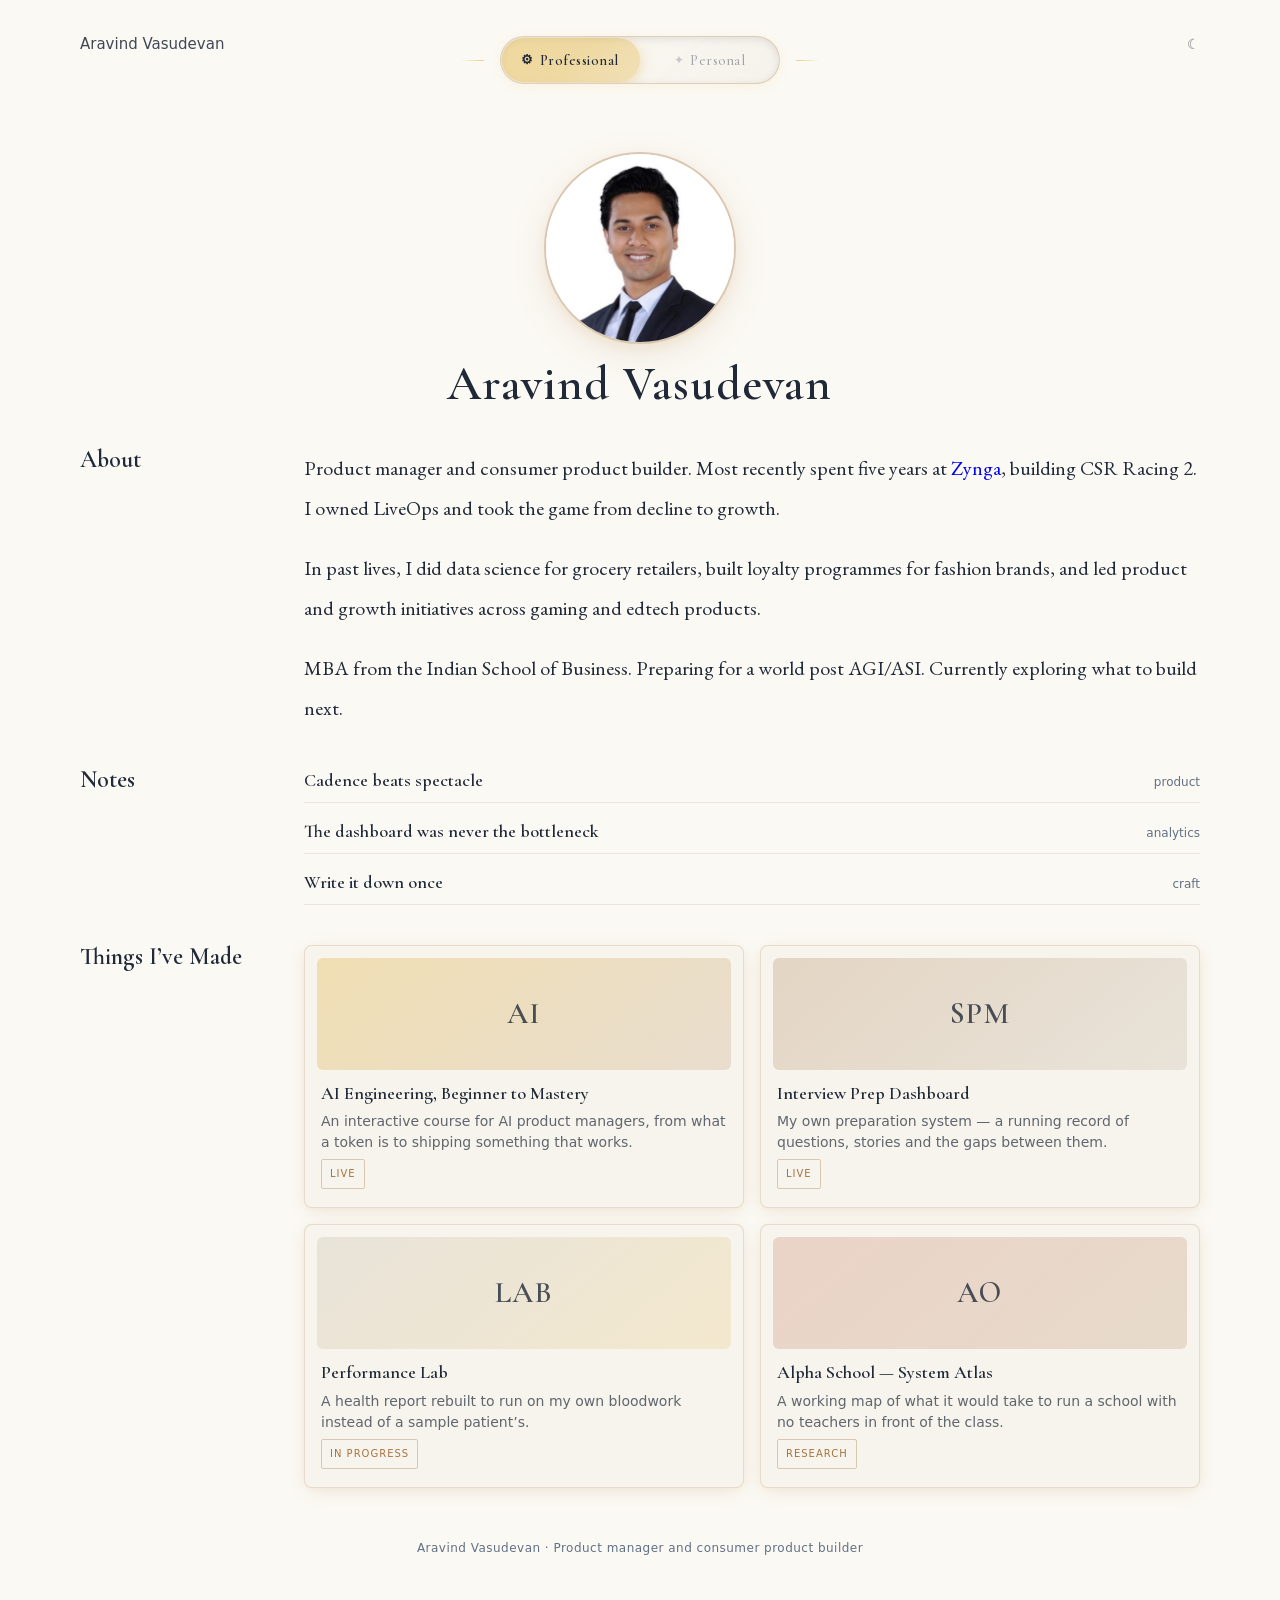
==== index.html @ 26a17615 "Personal avatar: crop the selfie illustration to a circle 520px square at (390,426) of the 1024px so" ====
<!DOCTYPE html>
<html lang="en">
<head>
<meta charset="utf-8">
<meta name="viewport" content="width=device-width, initial-scale=1, viewport-fit=cover">

<title>Aravind Vasudevan</title>
<meta name="description" content="Aravind Vasudevan — product manager and consumer product builder. Five years at Zynga building CSR Racing 2, where he owned LiveOps and took the game from decline to growth.">

<link rel="canonical" href="https://aravindvas.com/">
<meta name="theme-color" content="#fbf9f4" media="(prefers-color-scheme: light)">
<meta name="theme-color" content="#141a22" media="(prefers-color-scheme: dark)">

<meta property="og:type" content="profile">
<meta property="og:site_name" content="Aravind Vasudevan">
<meta property="og:title" content="Aravind Vasudevan">
<meta property="og:description" content="Product manager and consumer product builder. Most recently five years at Zynga, building CSR Racing 2.">
<meta property="og:url" content="https://aravindvas.com/">
<meta property="og:image" content="https://aravindvas.com/og.png">
<meta property="og:image:width" content="1200">
<meta property="og:image:height" content="630">
<meta name="twitter:card" content="summary_large_image">
<meta name="twitter:title" content="Aravind Vasudevan">
<meta name="twitter:description" content="Product manager and consumer product builder. Most recently five years at Zynga, building CSR Racing 2.">
<meta name="twitter:image" content="https://aravindvas.com/og.png">

<link rel="icon" href="/favicon.svg?v=7" type="image/svg+xml">

<script>
/* Resolve the view and theme before first paint. */
(function () {
  var r = document.documentElement;
  try {
    var v = new URLSearchParams(location.search).get("view");
    r.dataset.mode = (v === "personal") ? "personal" : "professional";
  } catch (e) { r.dataset.mode = "professional"; }
  try {
    var t = localStorage.getItem("av-theme");
    if (t !== "light" && t !== "dark") {
      t = (window.matchMedia && matchMedia("(prefers-color-scheme: dark)").matches) ? "dark" : "light";
    }
    r.dataset.theme = t;
  } catch (e) { r.dataset.theme = "light"; }
})();
</script>

<link rel="preload" as="font" type="font/woff2" href="/fonts/eb-garamond-normal.woff2?v=7" crossorigin>
<link rel="preload" as="font" type="font/woff2" href="/fonts/cormorant-garamond-normal.woff2?v=7" crossorigin>
<link rel="preload" as="image" href="/profile-384.jpg?v=7" fetchpriority="high">
<link rel="stylesheet" href="/fonts.css?v=7">
<link rel="stylesheet" href="/styles.css?v=7">
</head>

<body>
<a class="skip-link" href="#main">Skip to content</a>

<main class="shell" id="main">

  <!-- ================= HEADER ================= -->
  <header class="masthead">
    <nav class="nav" aria-label="Site header">

      <div class="nav__side nav__side--left">
        <a href="/" class="nav__home">Aravind Vasudevan</a>
      </div>

      <div class="nav__mid">
        <div class="mode-toggle" role="group" aria-label="Toggle between professional and personal mode">
          <span class="ornament" aria-hidden="true"></span>
          <div class="toggle-track">
            <span class="toggle-indicator" id="toggleIndicator" aria-hidden="true"></span>
            <button class="toggle-option" type="button" data-target="professional" aria-pressed="true">
              <span class="option-icon" aria-hidden="true">&#9881;</span>
              <span class="option-label">Professional</span>
            </button>
            <button class="toggle-option" type="button" data-target="personal" aria-pressed="false">
              <span class="option-icon" aria-hidden="true">&#10022;</span>
              <span class="option-label">Personal</span>
            </button>
          </div>
          <span class="ornament" aria-hidden="true"></span>
        </div>
      </div>

      <div class="nav__side nav__side--right">
        <button class="theme-btn" id="themeBtn" type="button" aria-label="Switch to dark mode">
          <span class="theme-btn__icon theme-btn__icon--moon" aria-hidden="true">&#9790;</span>
          <span class="theme-btn__icon theme-btn__icon--sun" aria-hidden="true">&#9788;</span>
        </button>
      </div>

    </nav>
  </header>

  <div class="stack">

    <!-- ---------- identity ----------
         Professional shows the photograph; Personal keeps the monogram.
         Both are in the DOM and the same data-mode gate hides one. -->
    <section class="identity">

      <div class="avatar" data-mode="professional">
        <button class="flip" type="button" aria-label="Aravind Vasudevan">
          <span class="flip__face flip__face--front">
            <img class="flip__photo" src="/profile-384.jpg?v=7" width="384" height="384"
                 alt="Aravind Vasudevan" decoding="async" fetchpriority="high">
          </span>
          <span class="flip__face flip__face--back">
            <img class="flip__photo" src="/profile-96.jpg?v=7" width="96" height="96"
                 alt="" aria-hidden="true" loading="lazy" decoding="async">
          </span>
        </button>
      </div>

      <div class="avatar" data-mode="personal">
        <button class="flip" type="button" aria-label="A selfie of Aravind">
          <span class="flip__face flip__face--front">
            <img class="flip__photo" src="/personal-384.jpg?v=7" width="384" height="384"
                 alt="A selfie of Aravind outside the Victoria Palace Theatre"
                 decoding="async" fetchpriority="high">
          </span>
          <span class="flip__face flip__face--back">
            <img class="flip__photo" src="/personal-96.jpg?v=7" width="96" height="96"
                 alt="" aria-hidden="true" loading="lazy" decoding="async">
          </span>
        </button>
      </div>

      <h1 class="name" data-mode="professional">Aravind Vasudevan</h1>
      <h1 class="name" data-mode="personal">Aravind &rsquo;Vasu&rsquo;</h1>
    </section>

    <!-- ---------- about: professional ---------- -->
    <section class="row" data-mode="professional">
      <div class="row__label"><h2>About</h2></div>
      <div class="row__body prose prose--lead">
        <p>Product manager and consumer product builder. Most recently spent five years at
        <a class="illuminated-link" href="https://www.zynga.com" rel="noopener">Zynga</a>, building
        CSR&nbsp;Racing&nbsp;2. I owned LiveOps and took the game from decline to growth.</p>

        <p>In past lives, I did data science for grocery retailers, built loyalty programmes for fashion
        brands, and led product and growth initiatives across gaming and edtech products.</p>

        <p>MBA from the Indian School of Business. Preparing for a world post AGI/ASI. Currently exploring
        what to build next.</p>
      </div>
    </section>

    <!-- ---------- about: personal ---------- -->
    <section class="row" data-mode="personal">
      <div class="row__label"><h2>About</h2></div>
      <div class="row__body prose prose--lead">
        <p>Curious, Social, Chasing Impact. Husband; Dad to a 2.5 year old.</p>

        <p>Bangalore Boy. Speak 5 languages, learning my 6th.</p>

        <p>I like playing football, designing social experiences &mdash; design and host quizzes, emcee weddings
        and the like &mdash; and building the education that I want my kid to have.</p>

        <p>Currently spending more time enjoying being a dad, while finding interesting things to learn, build,
        and explore.</p>
      </div>
    </section>

    <!-- ---------- posts: professional ---------- -->
    <section class="row" data-mode="professional">
      <div class="row__label"><h2>Notes</h2></div>
      <div class="row__body">
        <ul class="posts">
          <li><a class="post" href="#notes-cadence">
            <span class="post__title">Cadence beats spectacle</span>
            <span class="post__note">product</span>
          </a></li>
          <li><a class="post" href="#notes-dashboard">
            <span class="post__title">The dashboard was never the bottleneck</span>
            <span class="post__note">analytics</span>
          </a></li>
          <li><a class="post" href="#notes-write-once">
            <span class="post__title">Write it down once</span>
            <span class="post__note">craft</span>
          </a></li>
        </ul>
      </div>
    </section>

    <!-- ---------- posts: personal ---------- -->
    <section class="row" data-mode="personal">
      <div class="row__label"><h2>Notes</h2></div>
      <div class="row__body">
        <ul class="posts">
          <li><a class="post" href="#notes-quizzes">
            <span class="post__title">Designing a quiz that a room actually wants to play</span>
            <span class="post__note">quizzes</span>
          </a></li>
          <li><a class="post" href="#notes-weddings">
            <span class="post__title">Emceeing a wedding as a product problem</span>
            <span class="post__note">weddings</span>
          </a></li>
          <li><a class="post" href="#notes-education">
            <span class="post__title">Building the education I want for my kid</span>
            <span class="post__note">parenting</span>
          </a></li>
        </ul>
      </div>
    </section>

    <!-- ---------- made: professional ---------- -->
    <section class="row row--cards" data-mode="professional">
      <div class="row__label"><h2>Things I&rsquo;ve Made</h2></div>
      <div class="row__body">
        <div class="cards">

          <a class="card" href="https://xueai.app" rel="noopener">
            <span class="card__art card__art--a"><span class="card__glyph">AI</span></span>
            <span class="card__body">
              <span class="card__title">AI Engineering, Beginner to Mastery</span>
              <span class="card__desc">An interactive course for AI product managers, from what a token is to shipping something that works.</span>
              <span class="card__tag">Live</span>
            </span>
          </a>

          <a class="card" href="https://prep.aravindvas.com" rel="noopener">
            <span class="card__art card__art--b"><span class="card__glyph">SPM</span></span>
            <span class="card__body">
              <span class="card__title">Interview Prep Dashboard</span>
              <span class="card__desc">My own preparation system &mdash; a running record of questions, stories and the gaps between them.</span>
              <span class="card__tag">Live</span>
            </span>
          </a>

          <div class="card card--static">
            <span class="card__art card__art--c"><span class="card__glyph">LAB</span></span>
            <span class="card__body">
              <span class="card__title">Performance Lab</span>
              <span class="card__desc">A health report rebuilt to run on my own bloodwork instead of a sample patient&rsquo;s.</span>
              <span class="card__tag">In progress</span>
            </span>
          </div>

          <div class="card card--static">
            <span class="card__art card__art--d"><span class="card__glyph">AO</span></span>
            <span class="card__body">
              <span class="card__title">Alpha School &mdash; System Atlas</span>
              <span class="card__desc">A working map of what it would take to run a school with no teachers in front of the class.</span>
              <span class="card__tag">Research</span>
            </span>
          </div>

        </div>
      </div>
    </section>

    <!-- ---------- elsewhere: personal ---------- -->
    <section class="row" data-mode="personal">
      <div class="row__label"><h2>Elsewhere</h2></div>
      <div class="row__body">
        <ul class="links">
          <li><a class="illuminated-link" href="https://www.linkedin.com/in/aravind-v" rel="noopener">LinkedIn</a></li>
          <li><a class="illuminated-link" href="https://github.com/aravind-vas" rel="noopener">GitHub</a></li>
          <li><a class="illuminated-link" href="mailto:arvndv@gmail.com">Email</a></li>
        </ul>
      </div>
    </section>

  </div>

  <footer class="foot">
    <p data-mode="professional">Aravind Vasudevan &middot; Product manager and consumer product builder</p>
    <p data-mode="personal">Aravind &rsquo;Vasu&rsquo; &middot; Curious, Social, Chasing Impact</p>
  </footer>

</main>

<script src="/script.js?v=7" defer></script>
</body>
</html>
---- fonts.css ----
/* Self-hosted webfonts: Cormorant Garamond + EB Garamond.
   Served from this origin so the page never waits on Google. */

@font-face {
  font-family: 'Cormorant Garamond';
  font-style: italic;
  font-weight: 400;
  font-display: swap;
  src: url('fonts/cormorant-garamond-italic.woff2') format('woff2');
  unicode-range: U+0000-00FF, U+0131, U+0152-0153, U+02BB-02BC, U+02C6, U+02DA, U+02DC, U+0304, U+0308, U+0329, U+2000-206F, U+20AC, U+2122, U+2191, U+2193, U+2212, U+2215, U+FEFF, U+FFFD;
}

@font-face {
  font-family: 'Cormorant Garamond';
  font-style: normal;
  font-weight: 400 700;
  font-display: swap;
  src: url('fonts/cormorant-garamond-normal.woff2') format('woff2');
  unicode-range: U+0000-00FF, U+0131, U+0152-0153, U+02BB-02BC, U+02C6, U+02DA, U+02DC, U+0304, U+0308, U+0329, U+2000-206F, U+20AC, U+2122, U+2191, U+2193, U+2212, U+2215, U+FEFF, U+FFFD;
}

@font-face {
  font-family: 'EB Garamond';
  font-style: italic;
  font-weight: 400;
  font-display: swap;
  src: url('fonts/eb-garamond-italic.woff2') format('woff2');
  unicode-range: U+0000-00FF, U+0131, U+0152-0153, U+02BB-02BC, U+02C6, U+02DA, U+02DC, U+0304, U+0308, U+0329, U+2000-206F, U+20AC, U+2122, U+2191, U+2193, U+2212, U+2215, U+FEFF, U+FFFD;
}

@font-face {
  font-family: 'EB Garamond';
  font-style: normal;
  font-weight: 400 700;
  font-display: swap;
  src: url('fonts/eb-garamond-normal.woff2') format('woff2');
  unicode-range: U+0000-00FF, U+0131, U+0152-0153, U+02BB-02BC, U+02C6, U+02DA, U+02DC, U+0304, U+0308, U+0329, U+2000-206F, U+20AC, U+2122, U+2191, U+2193, U+2212, U+2215, U+FEFF, U+FFFD;
}
---- styles.css ----
/* ==========================================================
   Aravind Vasudevan — aravindvas.com

   Geometry, type scale and colour tokens measured directly from
   thariq.io's rendered computed styles at a 1280px viewport.
   Values here are the ones he actually ships, not guesses.
   ========================================================== */

:root {
  /* measured from thariq.io :root */
  --background: 42 45% 97%;
  --foreground: 215 28% 17%;
  --card: 40 40% 95%;
  --muted: 40 25% 88%;
  --muted-foreground: 215 15% 45%;
  --border: 40 20% 82%;
  --accent: 43 74% 52%;
  --gold: 43 74% 52%;
  --bronze: 30 45% 45%;
  --burnt-sienna: 15 60% 45%;

  /* measured geometry */
  --shell-max: 75rem;   /* 1200px */
  --nav-track: 280px;
  --nav-track-h: 48px;
  --nav-btn: 139px;
  --gap-section: 40px;  /* gap-y-10 */
  --label-w: 20%;       /* md:w-1/5 */

  --shadow-warm: 0 4px 20px -4px hsl(var(--bronze) / .18), 0 2px 8px -2px hsl(var(--gold) / .1);
  --shadow-warm-lg: 0 10px 40px -8px hsl(var(--bronze) / .22), 0 4px 16px -4px hsl(var(--gold) / .14);
  --ease-spring: cubic-bezier(.68, -.55, .265, 1.55);
}

:root[data-theme="dark"] {
  --background: 215 35% 12%;
  --foreground: 42 45% 95%;
  --card: 215 30% 15%;
  --muted: 215 20% 25%;
  --muted-foreground: 42 20% 65%;
  --border: 215 20% 25%;
  --accent: 43 65% 48%;
  --gold: 43 65% 48%;
  --bronze: 30 40% 38%;
  --burnt-sienna: 15 50% 40%;
}

* { box-sizing: border-box; }

html { scroll-behavior: smooth; -webkit-text-size-adjust: 100%; }

/* thariq.io keeps the UI in the system sans and reserves the serif
   for headings and the flip card. Same split here. */
body {
  margin: 0;
  background: hsl(var(--background));
  color: hsl(var(--foreground));
  font-family: ui-sans-serif, system-ui, -apple-system, "Segoe UI", sans-serif;
  font-size: 16px;
  line-height: 24px;
  -webkit-font-smoothing: antialiased;
  transition: background-color .4s ease, color .4s ease;
}

::selection { background: hsl(var(--gold) / .28); color: hsl(var(--foreground)); }

/* Content is gated on the document's data-mode. The toggle buttons use
   data-target, not data-mode, so they can never hide themselves. */
[data-mode="professional"] .stack [data-mode="personal"],
[data-mode="professional"] .foot [data-mode="personal"],
[data-mode="personal"] .stack [data-mode="professional"],
[data-mode="personal"] .foot [data-mode="professional"] { display: none; }

/* The identity block holds both avatars, so it is gated directly.
   display:none also stops the hidden photo being fetched. */
[data-mode="professional"] .identity > [data-mode="personal"],
[data-mode="personal"] .identity > [data-mode="professional"] { display: none; }

.skip-link {
  position: absolute; left: -9999px; top: 0; z-index: 40;
  background: hsl(var(--card)); color: hsl(var(--foreground));
  padding: 10px 16px; border: 1px solid hsl(var(--border)); border-radius: 4px;
}
.skip-link:focus { left: 16px; top: 16px; }

/* the gold rule that wipes in on hover */
.illuminated-link {
  position: relative;
  text-decoration: none;
  background: linear-gradient(to right, hsl(var(--gold)), hsl(var(--gold))) no-repeat;
  background-size: 0% 2px;
  background-position: left bottom;
  transition: background-size .3s ease, color .3s ease;
}
.illuminated-link:hover, .illuminated-link:focus-visible {
  background-size: 100% 2px;
  color: hsl(var(--gold));
}
.illuminated-link:focus-visible { outline: 2px solid hsl(var(--gold)); outline-offset: 3px; border-radius: 2px; }

/* ---------- Shell (thariq: max-w-[75rem] flex flex-col items-center px-6) ---------- */

.shell {
  display: flex;
  flex-direction: column;
  align-items: center;
  width: 100%;
  max-width: var(--shell-max);
  min-height: 100svh;
  margin: 0 auto;
  padding: 28px 40px 40px;
}

.stack {
  display: flex;
  flex-direction: column;
  gap: var(--gap-section);
  width: 100%;
}

/* ---------- Masthead (thariq: flex items-center justify-between) ---------- */

.masthead { width: 100%; padding-bottom: 12px; margin-bottom: 48px; }

.nav {
  position: relative;
  display: flex;
  align-items: center;
  justify-content: space-between;
  width: 100%;
}

.nav__side { z-index: 10; display: flex; flex: 1; align-items: center; min-width: 0; }
.nav__side--left { justify-content: flex-start; padding-bottom: 32px; }
.nav__side--right { justify-content: flex-end; gap: 32px; padding-bottom: 32px; }

.nav__home {
  font-size: 15px;
  font-weight: 500;
  color: hsl(var(--foreground) / .85);
  text-decoration: none;
  white-space: nowrap;
  transition: color .25s ease;
}
.nav__home:hover { color: hsl(var(--gold)); }

.nav__mid { z-index: 0; display: flex; width: 100%; justify-content: center; }

/* ---------- Mode toggle (thariq: 280x48 track, 139px buttons) ---------- */

.mode-toggle { display: flex; align-items: center; gap: 16px; }

.ornament {
  display: block;
  width: 24px; height: 1px;
  background: linear-gradient(to right, transparent, hsl(var(--gold) / .55));
  flex: 0 0 auto;
}
.ornament:last-child { background: linear-gradient(to left, transparent, hsl(var(--gold) / .55)); }

.toggle-track {
  position: relative;
  width: var(--nav-track);
  height: var(--nav-track-h);
  flex: 0 0 auto;
  background: linear-gradient(135deg, hsl(var(--background)), hsl(var(--muted) / .3));
  border: 1px solid hsl(var(--bronze) / .3);
  border-radius: 32px;
  overflow: hidden;
  box-shadow: inset 0 2px 8px #0000001a, 0 2px 12px hsl(var(--gold) / .1);
}
:root[data-theme="dark"] .toggle-track {
  background: linear-gradient(135deg, hsl(var(--background)), hsl(var(--muted) / .2));
  border-color: hsl(var(--gold) / .2);
}

.toggle-indicator {
  position: absolute;
  top: 1px; left: 1px;
  width: calc(50% - 1px);
  height: calc(100% - 2px);
  background: linear-gradient(135deg, hsl(var(--gold) / .5), hsl(var(--gold) / .3));
  border-radius: 32px;
  box-shadow: 0 4px 16px hsl(var(--gold) / .25), 0 2px 8px hsl(var(--gold) / .12);
  transition: transform .6s var(--ease-spring), background .4s ease, box-shadow .4s ease;
  pointer-events: none;
}
.toggle-indicator::before {
  content: ""; position: absolute; inset: 0; border-radius: inherit;
  background: linear-gradient(135deg, #ffffff4d, #fff0, #ffffff0d);
  opacity: .5;
}
[data-mode="personal"] .toggle-indicator {
  transform: translateX(100%);
  background: linear-gradient(135deg, hsl(var(--burnt-sienna) / .5), hsl(var(--burnt-sienna) / .3));
  box-shadow: 0 4px 16px hsl(var(--burnt-sienna) / .25), 0 2px 8px hsl(var(--burnt-sienna) / .15);
}

.toggle-option {
  position: absolute;
  top: 0; height: 100%;
  width: var(--nav-btn);
  display: flex;
  align-items: center;
  justify-content: center;
  gap: 6px;
  background: none; border: none; cursor: pointer;
  font-family: "Cormorant Garamond Variable", "Cormorant Garamond", Georgia, serif;
  font-size: 14px;
  font-weight: 500;
  letter-spacing: .5px;
  color: hsl(var(--foreground) / .4);
  transition: color .3s ease, font-weight .3s ease;
  -webkit-tap-highlight-color: transparent;
}
.toggle-option:nth-of-type(1) { left: 0; }
.toggle-option:nth-of-type(2) { left: var(--nav-btn); }
.toggle-option:hover { color: hsl(var(--foreground) / .7); }
.toggle-option[aria-pressed="true"] { color: hsl(var(--foreground)); font-weight: 600; }
.toggle-option[aria-pressed="true"] .option-icon { opacity: 1; transform: scale(1.1); }
.toggle-option:focus-visible { outline: 2px solid hsl(var(--gold)); outline-offset: -4px; border-radius: 32px; }
.option-icon { opacity: .55; transition: opacity .3s ease, transform .3s ease; font-size: 12px; }

/* ---------- Theme button ---------- */

.theme-btn {
  display: grid; place-items: center;
  width: 32px; height: 32px; padding: 0;
  border: none; background: transparent;
  color: hsl(var(--foreground) / .6);
  cursor: pointer;
  transition: color .25s ease, transform .3s ease;
}
.theme-btn:hover { color: hsl(var(--gold)); transform: rotate(15deg); }
.theme-btn:focus-visible { outline: 2px solid hsl(var(--gold)); outline-offset: 3px; border-radius: 50%; }
.theme-btn__icon { grid-area: 1 / 1; font-size: 14px; line-height: 1; transition: opacity .3s ease; }
.theme-btn__icon--sun { display: none; }
[data-theme="dark"] .theme-btn__icon--sun { display: block; }
[data-theme="dark"] .theme-btn__icon--moon { display: none; }

/* ---------- Identity (thariq: flex flex-col items-center gap-y-4) ---------- */

.identity {
  display: flex;
  flex-direction: column;
  align-items: center;
  gap: 16px;
}

/* The wrapper must not stretch the square button inside it, or the
   circle ends up very slightly oval. */
.avatar {
  display: flex;
  align-items: center;
  justify-content: center;
  flex: 0 0 auto;
  line-height: 0;
}

.flip {
  position: relative;
  width: 192px; height: 192px;
  flex: 0 0 auto;   /* never stretch inside the flex column */
  padding: 0;
  background: none; border: none; cursor: pointer;
  perspective: 1000px;
  transform-style: preserve-3d;
  transition: transform .8s var(--ease-spring);
}
.flip:hover, .flip:focus-visible { transform: rotateY(180deg); }
.flip:focus-visible { outline: 2px solid hsl(var(--gold)); outline-offset: 6px; border-radius: 50%; }
.flip__face {
  position: absolute; inset: 0;
  display: flex; align-items: center; justify-content: center;
  border-radius: 50%;
  backface-visibility: hidden;
  box-shadow: var(--shadow-warm-lg);
  border: 2px solid hsl(var(--bronze) / .25);
}
.flip__face--front { background: linear-gradient(145deg, hsl(var(--card)), hsl(var(--muted))); color: hsl(var(--foreground)); }
.flip__face--back { transform: rotateY(180deg); background: linear-gradient(145deg, hsl(var(--gold) / .22), hsl(var(--bronze) / .18)); color: hsl(var(--gold)); }

/* The photograph fills its face exactly and is clipped by the face's
   own border-radius, so no separate crop is needed in CSS. */
.flip__photo {
  width: 100%;
  height: 100%;
  object-fit: cover;
  display: block;
}
.flip__face:has(.flip__photo) {
  background: hsl(var(--card));
  border-color: hsl(var(--bronze) / .35);
  overflow: hidden;
}
.monogram { font-family: "Cormorant Garamond Variable", "Cormorant Garamond", Georgia, serif; font-size: 60px; font-weight: 600; letter-spacing: 1.2px; }
.sigil { font-size: 52px; line-height: 1; }

/* thariq h1: 48px / 600 / ls 1.2px / lh 48px */
.name {
  margin: 0;
  font-family: "Cormorant Garamond Variable", "Cormorant Garamond", Georgia, serif;
  font-size: 48px;
  font-weight: 600;
  letter-spacing: 1.2px;
  line-height: 48px;
  color: hsl(var(--foreground));
  text-align: center;
}

/* ---------- Rows (thariq: flex flex-col gap-y-5 md:flex-row; label md:w-1/5) ---------- */

.row { display: flex; flex-direction: column; gap: 20px; }
.row__label { width: 100%; }
.row__body { width: 100%; min-width: 0; }

@media (min-width: 768px) {
  .row { flex-direction: row; gap: 0; }
  .row__label { width: var(--label-w); flex-shrink: 0; }
  .row__body { width: 80%; }
}

/* thariq h2: 24px / 600, Cormorant */
.row__label h2 {
  margin: 0;
  font-family: "Cormorant Garamond Variable", "Cormorant Garamond", Georgia, serif;
  font-size: 24px;
  font-weight: 600;
  color: hsl(var(--foreground));
}

/* thariq lead p: EB Garamond 20px / lh 40px */
.prose { display: flex; flex-direction: column; gap: 20px; }
.prose p { margin: 0; }
.prose--lead {
  font-family: "EB Garamond Variable", "EB Garamond", Georgia, serif;
  font-size: 20px;
  line-height: 40px;
  color: hsl(var(--foreground));
}

/* ---------- Posts (thariq: ul gap-y-4; li flex items-baseline justify-between gap-4) ---------- */

.posts {
  list-style: none;
  margin: 0; padding: 0;
  display: flex; flex-direction: column;
  gap: 16px;
}

.post {
  display: flex;
  align-items: baseline;
  justify-content: space-between;
  gap: 16px;
  text-decoration: none;
  border-bottom: 1px solid hsl(var(--border) / .55);
  padding-bottom: 8px;
  transition: border-color .3s ease;
}
.post:hover { border-bottom-color: hsl(var(--gold) / .7); }

/* thariq post link: Cormorant 18px */
.post__title {
  font-family: "Cormorant Garamond Variable", "Cormorant Garamond", Georgia, serif;
  font-size: 18px;
  font-weight: 600;
  color: hsl(var(--foreground));
  transition: color .25s ease;
}
.post:hover .post__title { color: hsl(var(--gold)); }
.post__title:focus-visible { outline: 2px solid hsl(var(--gold)); outline-offset: 3px; }
.post__note {
  flex-shrink: 0;
  font-size: 12px;
  color: hsl(var(--muted-foreground));
}

/* ---------- Cards ---------- */

.cards { display: grid; grid-template-columns: 1fr; gap: 16px; }
@media (min-width: 620px) { .cards { grid-template-columns: repeat(2, 1fr); } }

.card {
  display: flex;
  flex-direction: column;
  gap: 12px;
  padding: 12px;
  border: 1px solid hsl(var(--bronze) / .2);
  border-radius: 8px;
  background: hsl(var(--card));
  box-shadow: var(--shadow-warm);
  text-decoration: none;
  transition: transform .3s ease, box-shadow .3s ease, border-color .3s ease;
}
a.card:hover { transform: translateY(-3px); box-shadow: var(--shadow-warm-lg); border-color: hsl(var(--gold) / .45); }
a.card:focus-visible { outline: 2px solid hsl(var(--gold)); outline-offset: 3px; }

.card__art {
  display: grid; place-items: center;
  height: 112px;
  border-radius: 6px;
}
.card__glyph {
  font-family: "Cormorant Garamond Variable", "Cormorant Garamond", Georgia, serif;
  font-size: 30px; font-weight: 600; letter-spacing: 1.2px;
  color: hsl(var(--foreground) / .8);
}
.card__art--a { background: linear-gradient(140deg, hsl(var(--gold) / .3), hsl(var(--bronze) / .18)); }
.card__art--b { background: linear-gradient(140deg, hsl(var(--bronze) / .24), hsl(var(--muted))); }
.card__art--c { background: linear-gradient(140deg, hsl(var(--muted)), hsl(var(--gold) / .16)); }
.card__art--d { background: linear-gradient(140deg, hsl(var(--burnt-sienna) / .2), hsl(var(--bronze) / .2)); }

.card__body { display: flex; flex-direction: column; gap: 6px; padding: 0 4px 6px; }
.card__title {
  font-family: "Cormorant Garamond Variable", "Cormorant Garamond", Georgia, serif;
  font-size: 18px; font-weight: 600; line-height: 1.3;
  color: hsl(var(--foreground));
}
a.card:hover .card__title { color: hsl(var(--gold)); }
.card__desc { font-size: 14px; line-height: 1.5; color: hsl(var(--foreground) / .7); }
.card__tag {
  align-self: flex-start;
  font-size: 10px; letter-spacing: .1em; text-transform: uppercase;
  padding: 2px 8px; border-radius: 2px;
  color: hsl(var(--bronze));
  border: 1px solid hsl(var(--bronze) / .35);
}

/* ---------- Links ---------- */

.links { list-style: none; margin: 0; padding: 0; display: flex; flex-wrap: wrap; gap: 28px; }
.links a { font-size: 15px; }

/* ---------- Footer ---------- */

.foot { margin-top: auto; padding-top: 48px; width: 100%; }
.foot p {
  margin: 0;
  font-size: 12px;
  letter-spacing: .04em;
  color: hsl(var(--muted-foreground));
  text-align: center;
}

/* ---------- Responsive ---------- */

@media (max-width: 640px) {
  .shell { padding: 20px 24px 32px; }
  .stack { gap: 32px; }

  /* thariq keeps the toggle on its own full-width row under 640.
     The track must be sized in flex terms, not by a fixed px width:
     a fixed width plus fixed-width children collapses to nothing
     once the row is narrower than the children. */
  .nav { flex-wrap: wrap; }
  .nav__side { flex: 1 1 50%; padding-bottom: 0; }
  .nav__mid { order: 3; flex: 1 1 100%; width: 100%; margin-top: 12px; }
  .ornament { display: none; }
  .mode-toggle { width: 100%; }
  .toggle-track { width: 100%; height: 48px; }

  /* The track is absolutely-positioned on desktop so the indicator can
     sit under fixed 139px halves. Below 640 the halves are in normal
     flow instead, so the track can size itself to the row. */
  .toggle-track { display: flex; }
  .toggle-option {
    position: static;
    width: auto;
    flex: 1 1 50%;
    min-width: 0;
  }
  .option-label { white-space: nowrap; }
  .toggle-indicator { top: 1px; left: 1px; width: calc(50% - 1px); }

  .name { font-size: 34px; line-height: 40px; letter-spacing: .6px; }
  .flip { width: 140px; height: 140px; }
  .monogram { font-size: 44px; }
  .sigil { font-size: 38px; }
  .prose--lead { font-size: 18px; line-height: 32px; }
  .row { gap: 12px; }
}

/* Very narrow phones: drop the gear/star icons so the two labels
   have room, and keep the track from ever collapsing. */
@media (max-width: 380px) {
  .option-icon { display: none; }
  .toggle-option { font-size: 13px; letter-spacing: .2px; }
}

@media (prefers-reduced-motion: reduce) {
  html { scroll-behavior: auto; }
  *, *::before, *::after { transition-duration: .01ms !important; animation-duration: .01ms !important; }
  .flip:hover, .flip:focus-visible { transform: none; }
}
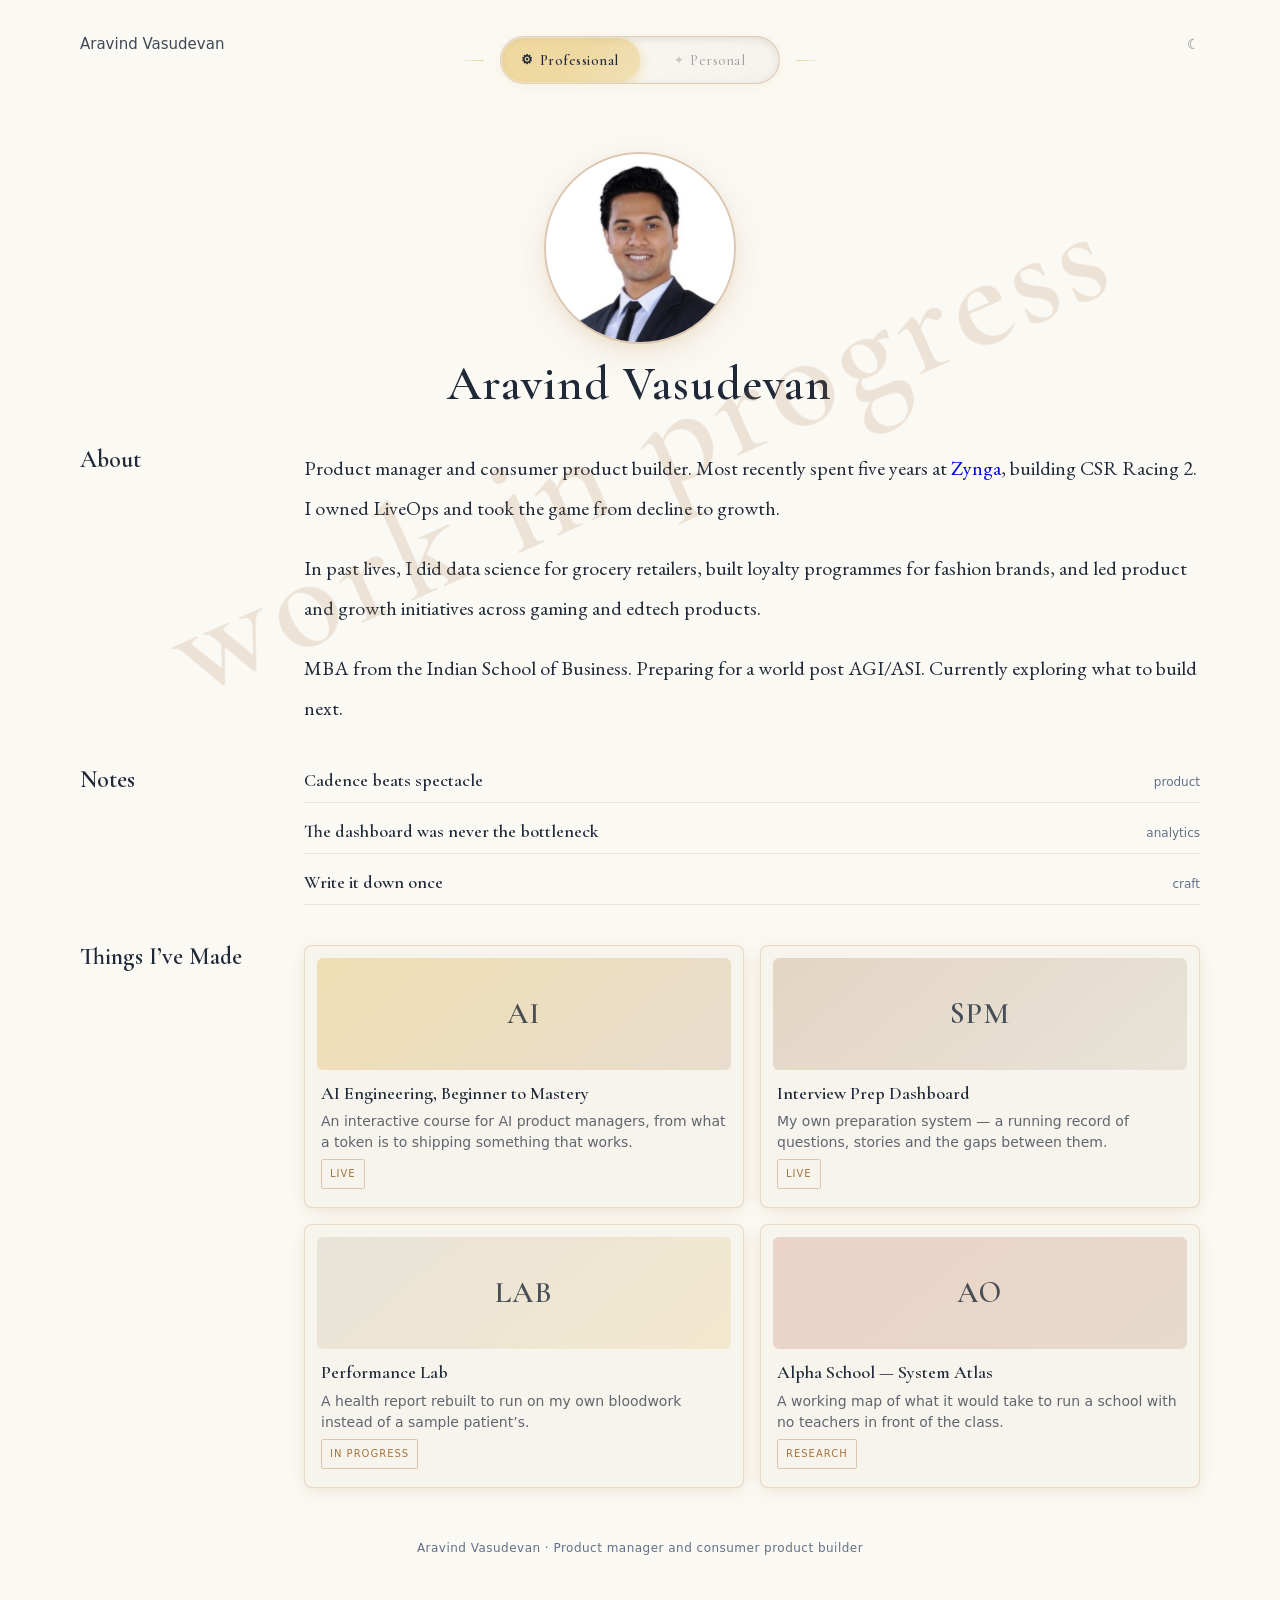
==== commit 8d432eef: "Add temporary WIP stamp A single self-contained block at the end of styles.css, drawn as a ::before " ====
--- a/index.html
+++ b/index.html
@@ -24,7 +24,7 @@
 <meta name="twitter:description" content="Product manager and consumer product builder. Most recently five years at Zynga, building CSR Racing 2.">
 <meta name="twitter:image" content="https://aravindvas.com/og.png">
 
-<link rel="icon" href="/favicon.svg?v=7" type="image/svg+xml">
+<link rel="icon" href="/favicon.svg?v=10" type="image/svg+xml">
 
 <script>
 /* Resolve the view and theme before first paint. */
@@ -44,11 +44,11 @@
 })();
 </script>
 
-<link rel="preload" as="font" type="font/woff2" href="/fonts/eb-garamond-normal.woff2?v=7" crossorigin>
-<link rel="preload" as="font" type="font/woff2" href="/fonts/cormorant-garamond-normal.woff2?v=7" crossorigin>
-<link rel="preload" as="image" href="/profile-384.jpg?v=7" fetchpriority="high">
-<link rel="stylesheet" href="/fonts.css?v=7">
-<link rel="stylesheet" href="/styles.css?v=7">
+<link rel="preload" as="font" type="font/woff2" href="/fonts/eb-garamond-normal.woff2?v=10" crossorigin>
+<link rel="preload" as="font" type="font/woff2" href="/fonts/cormorant-garamond-normal.woff2?v=10" crossorigin>
+<link rel="preload" as="image" href="/profile-384.jpg?v=10" fetchpriority="high">
+<link rel="stylesheet" href="/fonts.css?v=10">
+<link rel="stylesheet" href="/styles.css?v=10">
 </head>
 
 <body>
@@ -100,28 +100,31 @@
     <section class="identity">
 
       <div class="avatar" data-mode="professional">
-        <button class="flip" type="button" aria-label="Aravind Vasudevan">
+        <button class="flip" type="button" aria-label="Aravind Vasudevan" aria-pressed="false">
           <span class="flip__face flip__face--front">
-            <img class="flip__photo" src="/profile-384.jpg?v=7" width="384" height="384"
+            <img class="flip__photo" src="/profile-384.jpg?v=10" width="384" height="384"
                  alt="Aravind Vasudevan" decoding="async" fetchpriority="high">
           </span>
-          <span class="flip__face flip__face--back">
-            <img class="flip__photo" src="/profile-96.jpg?v=7" width="96" height="96"
-                 alt="" aria-hidden="true" loading="lazy" decoding="async">
+          <!-- Coin flip: the back is the same photograph, mirrored. Reusing
+               the file keeps it byte-identical to the front, and the
+               mirror is done in CSS rather than baked into a second file. -->
+          <span class="flip__face flip__face--back" aria-hidden="true">
+            <img class="flip__photo flip__photo--mirror" src="/profile-384.jpg?v=10" width="384" height="384"
+                 alt="" decoding="async">
           </span>
         </button>
       </div>
 
       <div class="avatar" data-mode="personal">
-        <button class="flip" type="button" aria-label="A selfie of Aravind">
+        <button class="flip" type="button" aria-label="A selfie of Aravind" aria-pressed="false">
           <span class="flip__face flip__face--front">
-            <img class="flip__photo" src="/personal-384.jpg?v=7" width="384" height="384"
+            <img class="flip__photo" src="/personal-384.jpg?v=10" width="384" height="384"
                  alt="A selfie of Aravind outside the Victoria Palace Theatre"
                  decoding="async" fetchpriority="high">
           </span>
-          <span class="flip__face flip__face--back">
-            <img class="flip__photo" src="/personal-96.jpg?v=7" width="96" height="96"
-                 alt="" aria-hidden="true" loading="lazy" decoding="async">
+          <span class="flip__face flip__face--back" aria-hidden="true">
+            <img class="flip__photo flip__photo--mirror" src="/personal-384.jpg?v=10" width="384" height="384"
+                 alt="" decoding="async">
           </span>
         </button>
       </div>
@@ -271,6 +274,6 @@
 
 </main>
 
-<script src="/script.js?v=7" defer></script>
+<script src="/script.js?v=10" defer></script>
 </body>
 </html>
--- a/styles.css
+++ b/styles.css
@@ -267,7 +267,9 @@
   transform-style: preserve-3d;
   transition: transform .8s var(--ease-spring);
 }
-.flip:hover, .flip:focus-visible { transform: rotateY(180deg); }
+/* Hover flips it on desktop; .is-flipped is the click/tap path, which
+   is the only one that exists on touch. aria-pressed mirrors it. */
+.flip:hover, .flip:focus-visible, .flip.is-flipped { transform: rotateY(180deg); }
 .flip:focus-visible { outline: 2px solid hsl(var(--gold)); outline-offset: 6px; border-radius: 50%; }
 .flip__face {
   position: absolute; inset: 0;
@@ -279,6 +281,14 @@
 }
 .flip__face--front { background: linear-gradient(145deg, hsl(var(--card)), hsl(var(--muted))); color: hsl(var(--foreground)); }
 .flip__face--back { transform: rotateY(180deg); background: linear-gradient(145deg, hsl(var(--gold) / .22), hsl(var(--bronze) / .18)); color: hsl(var(--gold)); }
+
+/* The back face is already rotated 180deg so it faces the viewer; the
+   image inside it is then mirrored so the card reads like a real coin
+   turned over. scaleX is applied to the image, not the face, otherwise
+   the two mirrors cancel and the back looks identical to the front. */
+.flip__photo--mirror {
+  transform: scaleX(-1);
+}
 
 /* The photograph fills its face exactly and is clipped by the face's
    own border-radius, so no separate crop is needed in CSS. */
@@ -475,6 +485,9 @@
 
   .name { font-size: 34px; line-height: 40px; letter-spacing: .6px; }
   .flip { width: 140px; height: 140px; }
+  /* On touch there is no hover, so the card rests on its tap state. */
+  .flip:hover { transform: none; }
+  .flip.is-flipped { transform: rotateY(180deg); }
   .monogram { font-size: 44px; }
   .sigil { font-size: 38px; }
   .prose--lead { font-size: 18px; line-height: 32px; }
@@ -491,5 +504,59 @@
 @media (prefers-reduced-motion: reduce) {
   html { scroll-behavior: auto; }
   *, *::before, *::after { transition-duration: .01ms !important; animation-duration: .01ms !important; }
-  .flip:hover, .flip:focus-visible { transform: none; }
-}
+  /* The card still turns over, it just arrives instantly. Removing the
+     transform entirely would make the mirrored back unreachable. */
+  .flip:hover:not(.is-flipped) { transform: none; }
+}
+
+/* ==========================================================
+   ▼▼▼  WIP STAMP — TEMPORARY, REMOVE THIS WHOLE BLOCK  ▼▼▼
+
+   To take the stamp off the site: delete everything between the
+   WIP STAMP markers below, including these comment lines. There is
+   no HTML, no script and no token elsewhere in the codebase, so
+   that single deletion is the entire removal.
+
+   Drawn as a ::before on <body> so it needs no markup. It sits
+   above the content but is pointer-transparent, so it never
+   blocks the toggle, the links or the coin-flip card.
+   ========================================================== */
+
+body::before {
+  content: "work in progress";
+  position: fixed;
+  inset: 0;
+  z-index: 90;
+  display: flex;
+  align-items: center;
+  justify-content: center;
+
+  font-family: "Cormorant Garamond Variable", "Cormorant Garamond", Georgia, serif;
+  font-weight: 600;
+  /* 11vw is the measured size at which the rotated word still fits the
+     viewport at every width from 320 to 1440 (the phrase renders ~9.03
+     px wide per 1px of font-size, so the rotated bounding box is
+     ~0.80 x font-size x 9.03). 15vw overflowed on phones. */
+  font-size: 11vw;
+  line-height: 1;
+  letter-spacing: .04em;
+  text-transform: lowercase;
+  white-space: nowrap;
+  color: hsl(var(--bronze) / .17);
+
+  transform: rotate(-24deg);
+  pointer-events: none;
+  user-select: none;
+  -webkit-user-select: none;
+}
+
+:root[data-theme="dark"] body::before { color: hsl(var(--gold) / .2); }
+
+/* Phones get a steeper angle so the word still spans corner to corner. */
+@media (max-width: 640px) {
+  body::before { transform: rotate(-38deg); letter-spacing: .02em; }
+}
+
+/* ==========================================================
+   ▲▲▲  END WIP STAMP — nothing below this line belongs to it  ▲▲▲
+   ========================================================== */
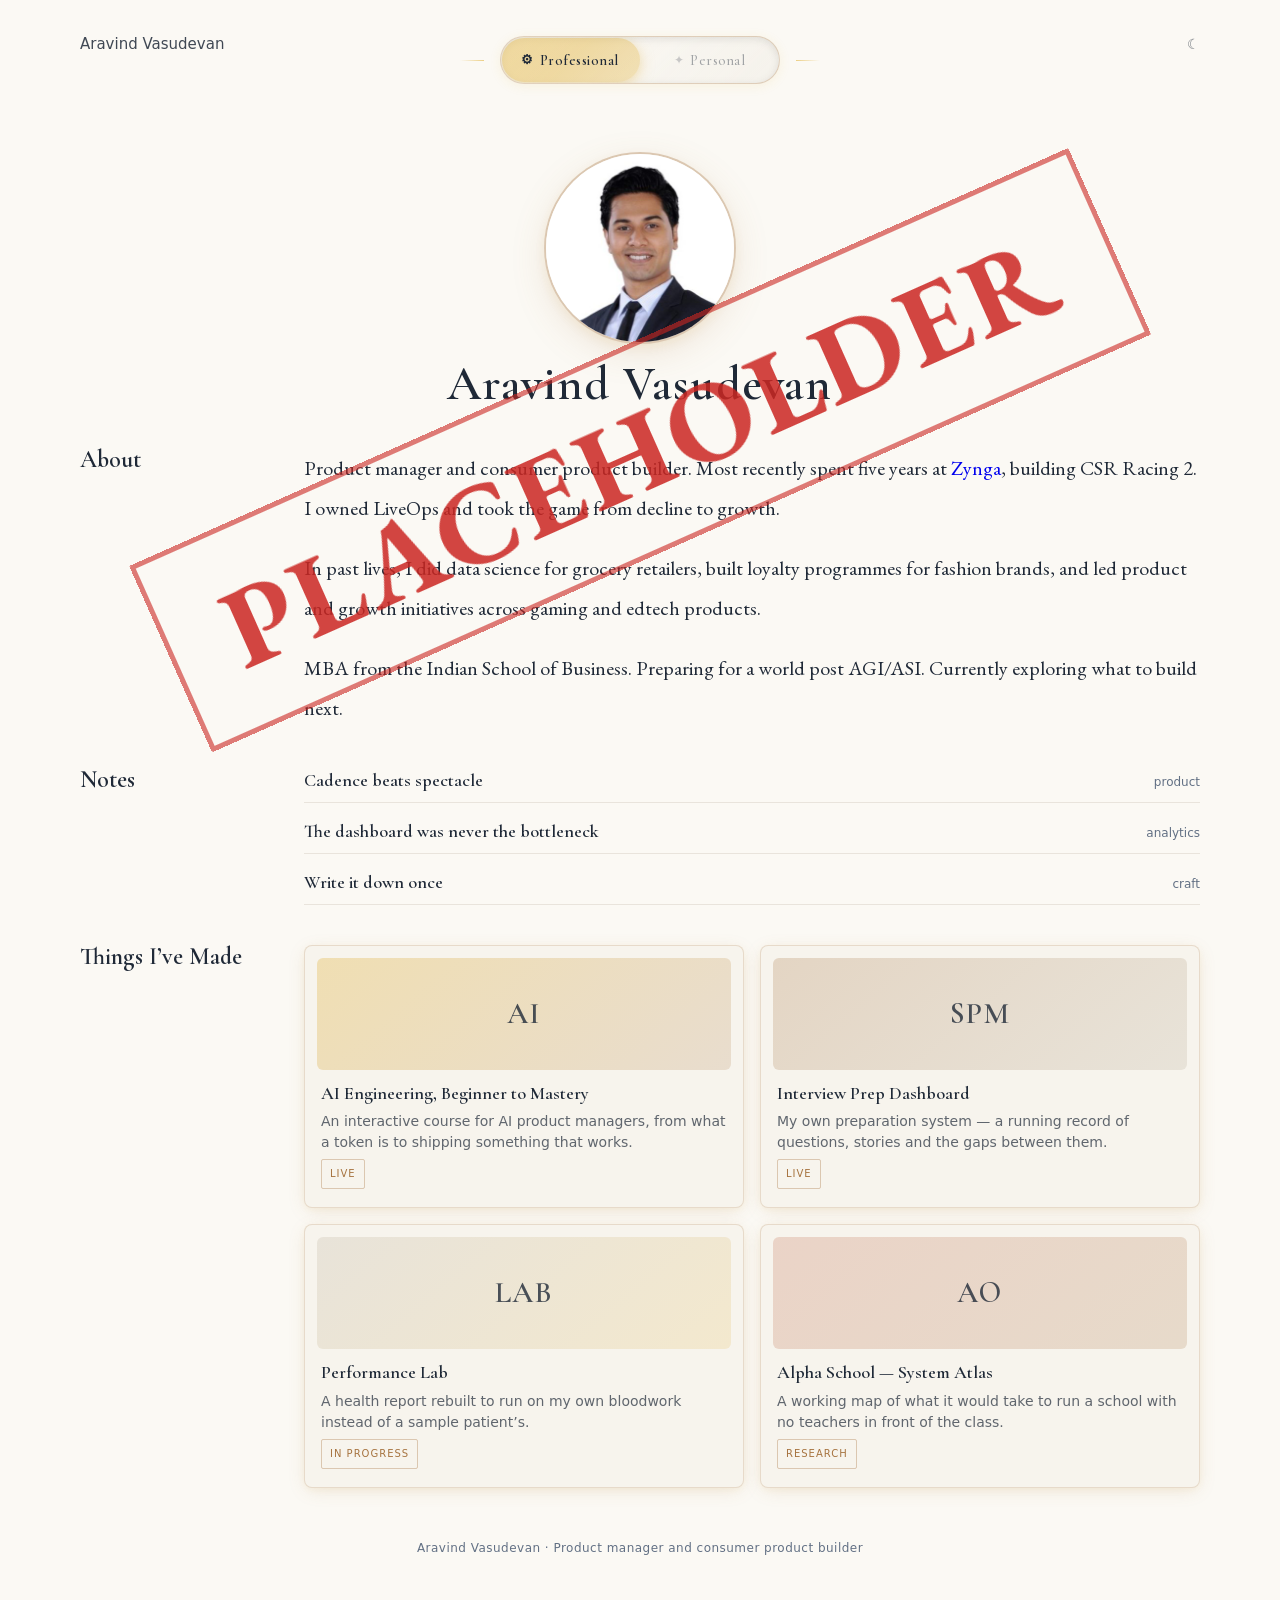
==== commit 825e1233: "Replace WIP watermark with a red PLACEHOLDER rubber stamp Two diagonal stamps would collide, so this" ====
--- a/index.html
+++ b/index.html
@@ -24,7 +24,7 @@
 <meta name="twitter:description" content="Product manager and consumer product builder. Most recently five years at Zynga, building CSR Racing 2.">
 <meta name="twitter:image" content="https://aravindvas.com/og.png">
 
-<link rel="icon" href="/favicon.svg?v=10" type="image/svg+xml">
+<link rel="icon" href="/favicon.svg?v=13" type="image/svg+xml">
 
 <script>
 /* Resolve the view and theme before first paint. */
@@ -44,11 +44,11 @@
 })();
 </script>
 
-<link rel="preload" as="font" type="font/woff2" href="/fonts/eb-garamond-normal.woff2?v=10" crossorigin>
-<link rel="preload" as="font" type="font/woff2" href="/fonts/cormorant-garamond-normal.woff2?v=10" crossorigin>
-<link rel="preload" as="image" href="/profile-384.jpg?v=10" fetchpriority="high">
-<link rel="stylesheet" href="/fonts.css?v=10">
-<link rel="stylesheet" href="/styles.css?v=10">
+<link rel="preload" as="font" type="font/woff2" href="/fonts/eb-garamond-normal.woff2?v=13" crossorigin>
+<link rel="preload" as="font" type="font/woff2" href="/fonts/cormorant-garamond-normal.woff2?v=13" crossorigin>
+<link rel="preload" as="image" href="/profile-384.jpg?v=13" fetchpriority="high">
+<link rel="stylesheet" href="/fonts.css?v=13">
+<link rel="stylesheet" href="/styles.css?v=13">
 </head>
 
 <body>
@@ -102,14 +102,14 @@
       <div class="avatar" data-mode="professional">
         <button class="flip" type="button" aria-label="Aravind Vasudevan" aria-pressed="false">
           <span class="flip__face flip__face--front">
-            <img class="flip__photo" src="/profile-384.jpg?v=10" width="384" height="384"
+            <img class="flip__photo" src="/profile-384.jpg?v=13" width="384" height="384"
                  alt="Aravind Vasudevan" decoding="async" fetchpriority="high">
           </span>
           <!-- Coin flip: the back is the same photograph, mirrored. Reusing
                the file keeps it byte-identical to the front, and the
                mirror is done in CSS rather than baked into a second file. -->
           <span class="flip__face flip__face--back" aria-hidden="true">
-            <img class="flip__photo flip__photo--mirror" src="/profile-384.jpg?v=10" width="384" height="384"
+            <img class="flip__photo flip__photo--mirror" src="/profile-384.jpg?v=13" width="384" height="384"
                  alt="" decoding="async">
           </span>
         </button>
@@ -118,12 +118,12 @@
       <div class="avatar" data-mode="personal">
         <button class="flip" type="button" aria-label="A selfie of Aravind" aria-pressed="false">
           <span class="flip__face flip__face--front">
-            <img class="flip__photo" src="/personal-384.jpg?v=10" width="384" height="384"
+            <img class="flip__photo" src="/personal-384.jpg?v=13" width="384" height="384"
                  alt="A selfie of Aravind outside the Victoria Palace Theatre"
                  decoding="async" fetchpriority="high">
           </span>
           <span class="flip__face flip__face--back" aria-hidden="true">
-            <img class="flip__photo flip__photo--mirror" src="/personal-384.jpg?v=10" width="384" height="384"
+            <img class="flip__photo flip__photo--mirror" src="/personal-384.jpg?v=13" width="384" height="384"
                  alt="" decoding="async">
           </span>
         </button>
@@ -274,6 +274,6 @@
 
 </main>
 
-<script src="/script.js?v=10" defer></script>
+<script src="/script.js?v=13" defer></script>
 </body>
 </html>
--- a/styles.css
+++ b/styles.css
@@ -510,53 +510,68 @@
 }
 
 /* ==========================================================
-   ▼▼▼  WIP STAMP — TEMPORARY, REMOVE THIS WHOLE BLOCK  ▼▼▼
+   ▼▼▼  PLACEHOLDER STAMP — TEMPORARY, REMOVE THIS BLOCK  ▼▼▼
 
    To take the stamp off the site: delete everything between the
-   WIP STAMP markers below, including these comment lines. There is
-   no HTML, no script and no token elsewhere in the codebase, so
-   that single deletion is the entire removal.
-
-   Drawn as a ::before on <body> so it needs no markup. It sits
-   above the content but is pointer-transparent, so it never
-   blocks the toggle, the links or the coin-flip card.
+   PLACEHOLDER STAMP markers below, including these comment lines.
+   There is no HTML, no script and no token elsewhere in the
+   codebase, so that single deletion is the entire removal.
+
+   Drawn as a ::before on <body> so it needs no markup. The rule is a
+   real border on a translate(-50%,-50%) box, which is what makes it
+   hug the word instead of spanning the viewport. It is
+   pointer-transparent, so it never blocks the toggle, the links or
+   the coin-flip card.
+
+   Replaces the earlier lowercase "work in progress" watermark; two
+   diagonal stamps would collide, so this is a swap, not an addition.
    ========================================================== */
 
 body::before {
-  content: "work in progress";
+  content: "PLACEHOLDER";
   position: fixed;
-  inset: 0;
+  top: 50%;
+  left: 50%;
   z-index: 90;
-  display: flex;
-  align-items: center;
-  justify-content: center;
-
-  font-family: "Cormorant Garamond Variable", "Cormorant Garamond", Georgia, serif;
-  font-weight: 600;
-  /* 11vw is the measured size at which the rotated word still fits the
-     viewport at every width from 320 to 1440 (the phrase renders ~9.03
-     px wide per 1px of font-size, so the rotated bounding box is
-     ~0.80 x font-size x 9.03). 15vw overflowed on phones. */
-  font-size: 11vw;
+
+  /* The border hugs the glyphs; padding is the gap inside the rule. */
+  padding: .34em .5em;
+  border: 5px solid hsl(2 72% 46% / .6);
+  border-radius: 2px;
+
+  font-family: "EB Garamond Variable", "EB Garamond", Georgia, serif;
+  font-weight: 700;
+  /* PLACEHOLDER is 11 wide capitals, so it needs ~9.1px of box per 1px
+     of font-size. min(9vw, 13vh) is the largest size whose ROTATED box
+     clears both axes: 11vw overflowed the height on short viewports. */
+  font-size: min(9vw, 13vh);
   line-height: 1;
   letter-spacing: .04em;
-  text-transform: lowercase;
   white-space: nowrap;
-  color: hsl(var(--bronze) / .17);
-
-  transform: rotate(-24deg);
+
+  color: hsl(2 72% 46% / .85);
+
+  transform: translate(-50%, -50%) rotate(-24deg);
   pointer-events: none;
   user-select: none;
   -webkit-user-select: none;
 }
 
-:root[data-theme="dark"] body::before { color: hsl(var(--gold) / .2); }
+:root[data-theme="dark"] body::before {
+  color: hsl(2 80% 62% / .85);
+  border-color: hsl(2 80% 62% / .6);
+}
 
 /* Phones get a steeper angle so the word still spans corner to corner. */
 @media (max-width: 640px) {
-  body::before { transform: rotate(-38deg); letter-spacing: .02em; }
+  body::before {
+    transform: translate(-50%, -50%) rotate(-34deg);
+    letter-spacing: .03em;
+    padding: .3em .38em;
+    border-width: 3px;
+  }
 }
 
 /* ==========================================================
-   ▲▲▲  END WIP STAMP — nothing below this line belongs to it  ▲▲▲
+   ▲▲▲  END PLACEHOLDER STAMP — nothing below belongs to it  ▲▲▲
    ========================================================== */
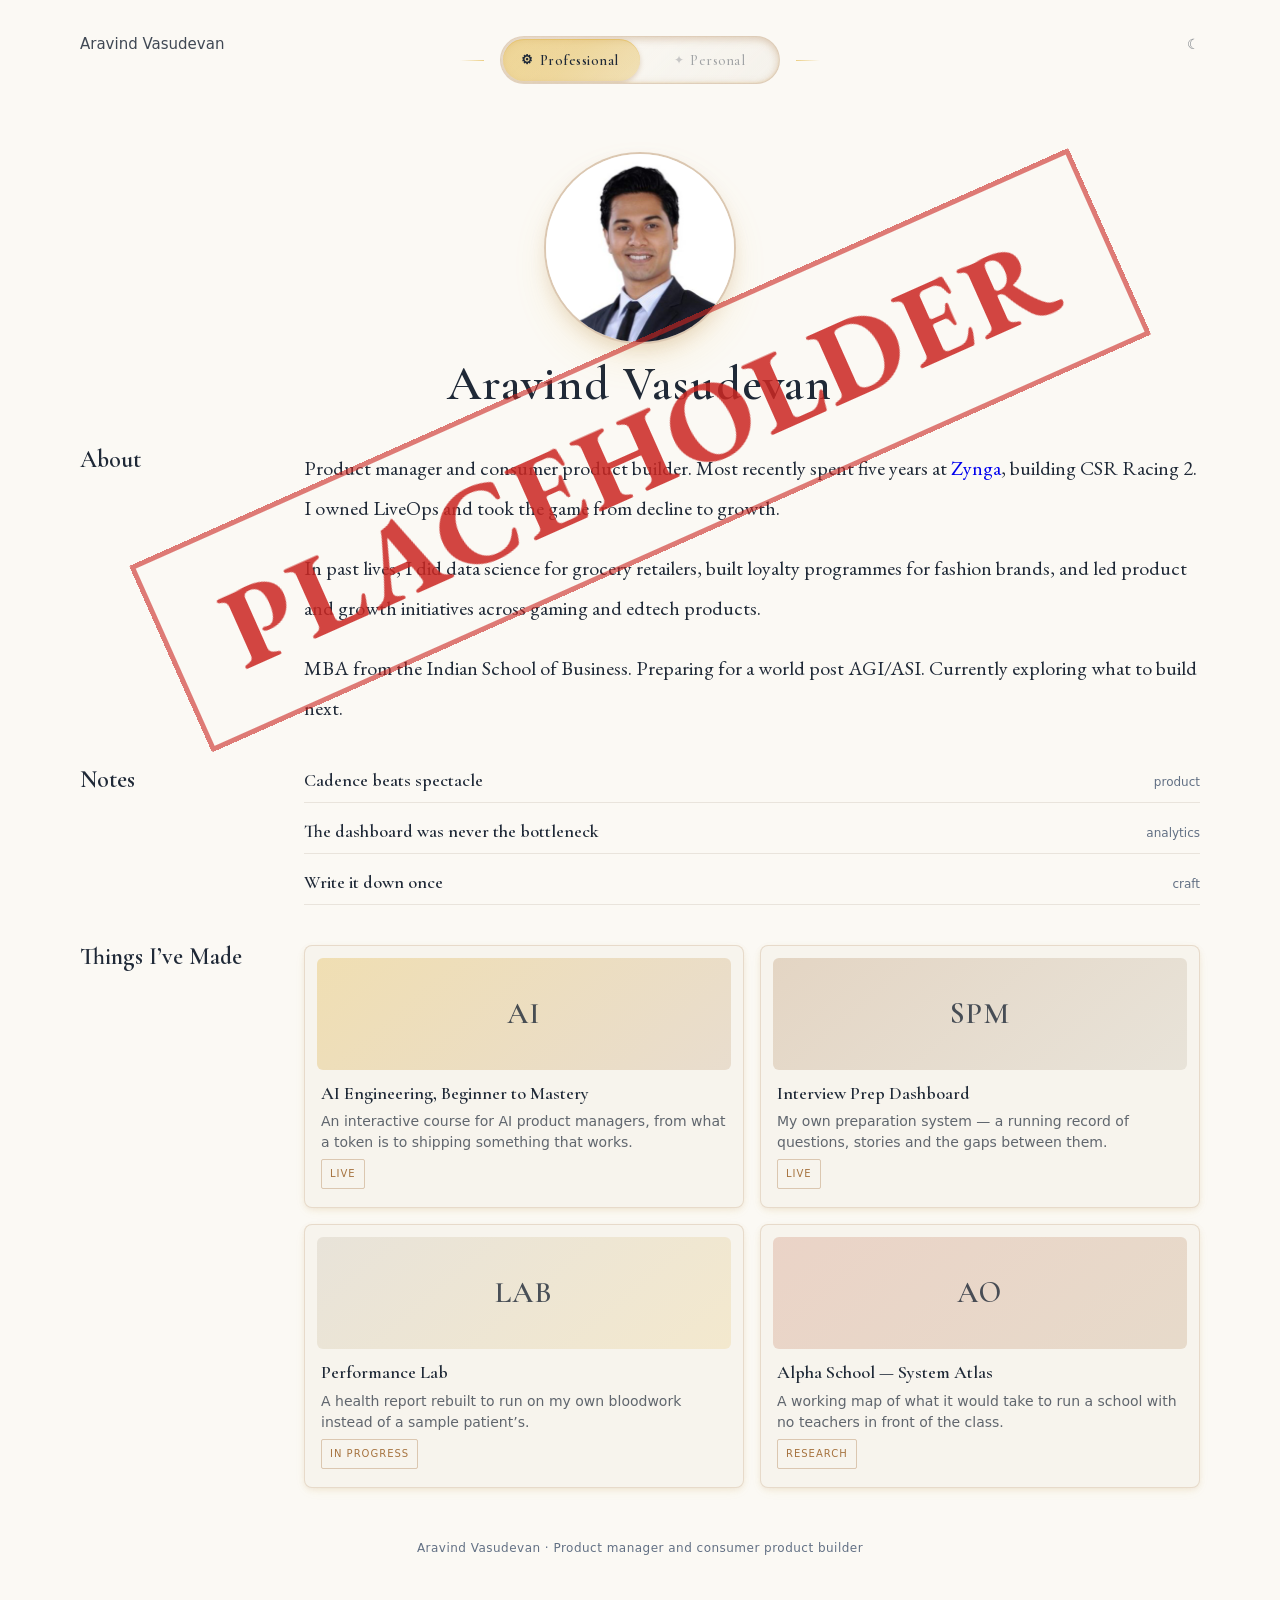
==== commit bca1a1c8: "Introduce an elevation scale: fixed overhead-light shadow model The site had two ad-hoc warm tokens " ====
--- a/index.html
+++ b/index.html
@@ -24,7 +24,7 @@
 <meta name="twitter:description" content="Product manager and consumer product builder. Most recently five years at Zynga, building CSR Racing 2.">
 <meta name="twitter:image" content="https://aravindvas.com/og.png">
 
-<link rel="icon" href="/favicon.svg?v=13" type="image/svg+xml">
+<link rel="icon" href="/favicon.svg?v=14" type="image/svg+xml">
 
 <script>
 /* Resolve the view and theme before first paint. */
@@ -44,11 +44,11 @@
 })();
 </script>
 
-<link rel="preload" as="font" type="font/woff2" href="/fonts/eb-garamond-normal.woff2?v=13" crossorigin>
-<link rel="preload" as="font" type="font/woff2" href="/fonts/cormorant-garamond-normal.woff2?v=13" crossorigin>
-<link rel="preload" as="image" href="/profile-384.jpg?v=13" fetchpriority="high">
-<link rel="stylesheet" href="/fonts.css?v=13">
-<link rel="stylesheet" href="/styles.css?v=13">
+<link rel="preload" as="font" type="font/woff2" href="/fonts/eb-garamond-normal.woff2?v=14" crossorigin>
+<link rel="preload" as="font" type="font/woff2" href="/fonts/cormorant-garamond-normal.woff2?v=14" crossorigin>
+<link rel="preload" as="image" href="/profile-384.jpg?v=14" fetchpriority="high">
+<link rel="stylesheet" href="/fonts.css?v=14">
+<link rel="stylesheet" href="/styles.css?v=14">
 </head>
 
 <body>
@@ -102,14 +102,14 @@
       <div class="avatar" data-mode="professional">
         <button class="flip" type="button" aria-label="Aravind Vasudevan" aria-pressed="false">
           <span class="flip__face flip__face--front">
-            <img class="flip__photo" src="/profile-384.jpg?v=13" width="384" height="384"
+            <img class="flip__photo" src="/profile-384.jpg?v=14" width="384" height="384"
                  alt="Aravind Vasudevan" decoding="async" fetchpriority="high">
           </span>
           <!-- Coin flip: the back is the same photograph, mirrored. Reusing
                the file keeps it byte-identical to the front, and the
                mirror is done in CSS rather than baked into a second file. -->
           <span class="flip__face flip__face--back" aria-hidden="true">
-            <img class="flip__photo flip__photo--mirror" src="/profile-384.jpg?v=13" width="384" height="384"
+            <img class="flip__photo flip__photo--mirror" src="/profile-384.jpg?v=14" width="384" height="384"
                  alt="" decoding="async">
           </span>
         </button>
@@ -118,12 +118,12 @@
       <div class="avatar" data-mode="personal">
         <button class="flip" type="button" aria-label="A selfie of Aravind" aria-pressed="false">
           <span class="flip__face flip__face--front">
-            <img class="flip__photo" src="/personal-384.jpg?v=13" width="384" height="384"
+            <img class="flip__photo" src="/personal-384.jpg?v=14" width="384" height="384"
                  alt="A selfie of Aravind outside the Victoria Palace Theatre"
                  decoding="async" fetchpriority="high">
           </span>
           <span class="flip__face flip__face--back" aria-hidden="true">
-            <img class="flip__photo flip__photo--mirror" src="/personal-384.jpg?v=13" width="384" height="384"
+            <img class="flip__photo flip__photo--mirror" src="/personal-384.jpg?v=14" width="384" height="384"
                  alt="" decoding="async">
           </span>
         </button>
@@ -274,6 +274,6 @@
 
 </main>
 
-<script src="/script.js?v=13" defer></script>
+<script src="/script.js?v=14" defer></script>
 </body>
 </html>
--- a/styles.css
+++ b/styles.css
@@ -27,9 +27,24 @@
   --gap-section: 40px;  /* gap-y-10 */
   --label-w: 20%;       /* md:w-1/5 */
 
-  --shadow-warm: 0 4px 20px -4px hsl(var(--bronze) / .18), 0 2px 8px -2px hsl(var(--gold) / .1);
-  --shadow-warm-lg: 0 10px 40px -8px hsl(var(--bronze) / .22), 0 4px 16px -4px hsl(var(--gold) / .14);
   --ease-spring: cubic-bezier(.68, -.55, .265, 1.55);
+
+  /* ============================================================
+     ELEVATION SCALE — a camera sits directly above the page, fully
+     overhead, lit from the top. "Elevation" is how high a surface
+     floats above the paper; height is read through shadows only:
+       higher surface  →  deeper + wider shadow, same warm hue
+     Each level is two layers: a tight *contact* shadow under the
+     edge (offset grows a little with height) and a soft *ambient*
+     pool the surface shadows out to. Both tinted to the card hue so
+     the warmth holds in light and dark. The stamp sits at E3,
+     unshadowed — a stamp lies flat, it never casts.
+     ============================================================ */
+  --el-0: none;
+  --el-1: 0 2px 6px -1px hsl(var(--bronze) / .14), 0 4px 14px -4px hsl(var(--gold) / .10);
+  --el-2: 0 4px 10px -2px hsl(var(--bronze) / .18), 0 10px 24px -6px hsl(var(--gold) / .15);
+  --el-3: 0 8px 18px -4px hsl(var(--bronze) / .22), 0 18px 44px -12px hsl(var(--gold) / .20);
+  --shadow-track: inset 0 2px 8px hsl(var(--bronze) / .35), inset 0 -1px 2px hsl(var(--gold) / .12);
 }
 
 :root[data-theme="dark"] {
@@ -43,6 +58,14 @@
   --gold: 43 65% 48%;
   --bronze: 30 40% 38%;
   --burnt-sienna: 15 50% 40%;
+  /* On a dark page the shadow hue must sit between the card and
+     black or it reads as a glow, not depth. Same scale, darkened.
+     (The neutral --el levels below carry the hue; the paired warm
+     tokens were removed — el-1..3 are the single shadow vocabulary.) */
+  --el-1: 0 2px 6px -1px hsl(0 0% 0% / .30), 0 4px 14px -4px hsl(var(--bronze) / .22);
+  --el-2: 0 4px 10px -2px hsl(0 0% 0% / .38), 0 10px 24px -6px hsl(var(--bronze) / .26);
+  --el-3: 0 8px 18px -4px hsl(0 0% 0% / .46), 0 18px 44px -12px hsl(var(--bronze) / .30);
+  --shadow-track: inset 0 2px 8px hsl(0 0% 0% / .5), inset 0 -1px 2px hsl(var(--gold) / .15);
 }
 
 * { box-sizing: border-box; }
@@ -80,6 +103,7 @@
   position: absolute; left: -9999px; top: 0; z-index: 40;
   background: hsl(var(--card)); color: hsl(var(--foreground));
   padding: 10px 16px; border: 1px solid hsl(var(--border)); border-radius: 4px;
+  box-shadow: var(--el-2);
 }
 .skip-link:focus { left: 16px; top: 16px; }
 
@@ -167,7 +191,7 @@
   border: 1px solid hsl(var(--bronze) / .3);
   border-radius: 32px;
   overflow: hidden;
-  box-shadow: inset 0 2px 8px #0000001a, 0 2px 12px hsl(var(--gold) / .1);
+  box-shadow: var(--shadow-track);
 }
 :root[data-theme="dark"] .toggle-track {
   background: linear-gradient(135deg, hsl(var(--background)), hsl(var(--muted) / .2));
@@ -176,12 +200,12 @@
 
 .toggle-indicator {
   position: absolute;
-  top: 1px; left: 1px;
-  width: calc(50% - 1px);
-  height: calc(100% - 2px);
-  background: linear-gradient(135deg, hsl(var(--gold) / .5), hsl(var(--gold) / .3));
+  top: 2px; left: 2px;
+  width: calc(50% - 2px);
+  height: calc(100% - 4px);
+  background: linear-gradient(135deg, hsl(var(--gold) / .55), hsl(var(--gold) / .3));
   border-radius: 32px;
-  box-shadow: 0 4px 16px hsl(var(--gold) / .25), 0 2px 8px hsl(var(--gold) / .12);
+  box-shadow: 0 2px 5px hsl(var(--bronze) / .30), inset 0 1px 0 hsl(var(--gold) / .35);
   transition: transform .6s var(--ease-spring), background .4s ease, box-shadow .4s ease;
   pointer-events: none;
 }
@@ -193,7 +217,7 @@
 [data-mode="personal"] .toggle-indicator {
   transform: translateX(100%);
   background: linear-gradient(135deg, hsl(var(--burnt-sienna) / .5), hsl(var(--burnt-sienna) / .3));
-  box-shadow: 0 4px 16px hsl(var(--burnt-sienna) / .25), 0 2px 8px hsl(var(--burnt-sienna) / .15);
+  box-shadow: 0 2px 5px hsl(var(--bronze) / .30), inset 0 1px 0 hsl(var(--burnt-sienna) / .25);
 }
 
 .toggle-option {
@@ -276,7 +300,7 @@
   display: flex; align-items: center; justify-content: center;
   border-radius: 50%;
   backface-visibility: hidden;
-  box-shadow: var(--shadow-warm-lg);
+  box-shadow: var(--el-3);
   border: 2px solid hsl(var(--bronze) / .25);
 }
 .flip__face--front { background: linear-gradient(145deg, hsl(var(--card)), hsl(var(--muted))); color: hsl(var(--foreground)); }
@@ -399,11 +423,12 @@
   border: 1px solid hsl(var(--bronze) / .2);
   border-radius: 8px;
   background: hsl(var(--card));
-  box-shadow: var(--shadow-warm);
+  box-shadow: var(--el-1);
   text-decoration: none;
   transition: transform .3s ease, box-shadow .3s ease, border-color .3s ease;
 }
-a.card:hover { transform: translateY(-3px); box-shadow: var(--shadow-warm-lg); border-color: hsl(var(--gold) / .45); }
+a.card:hover { transform: translateY(-3px); box-shadow: var(--el-2); border-color: hsl(var(--gold) / .45); }
+a.card:active { transform: translateY(-1px); box-shadow: var(--el-1); }
 a.card:focus-visible { outline: 2px solid hsl(var(--gold)); outline-offset: 3px; }
 
 .card__art {
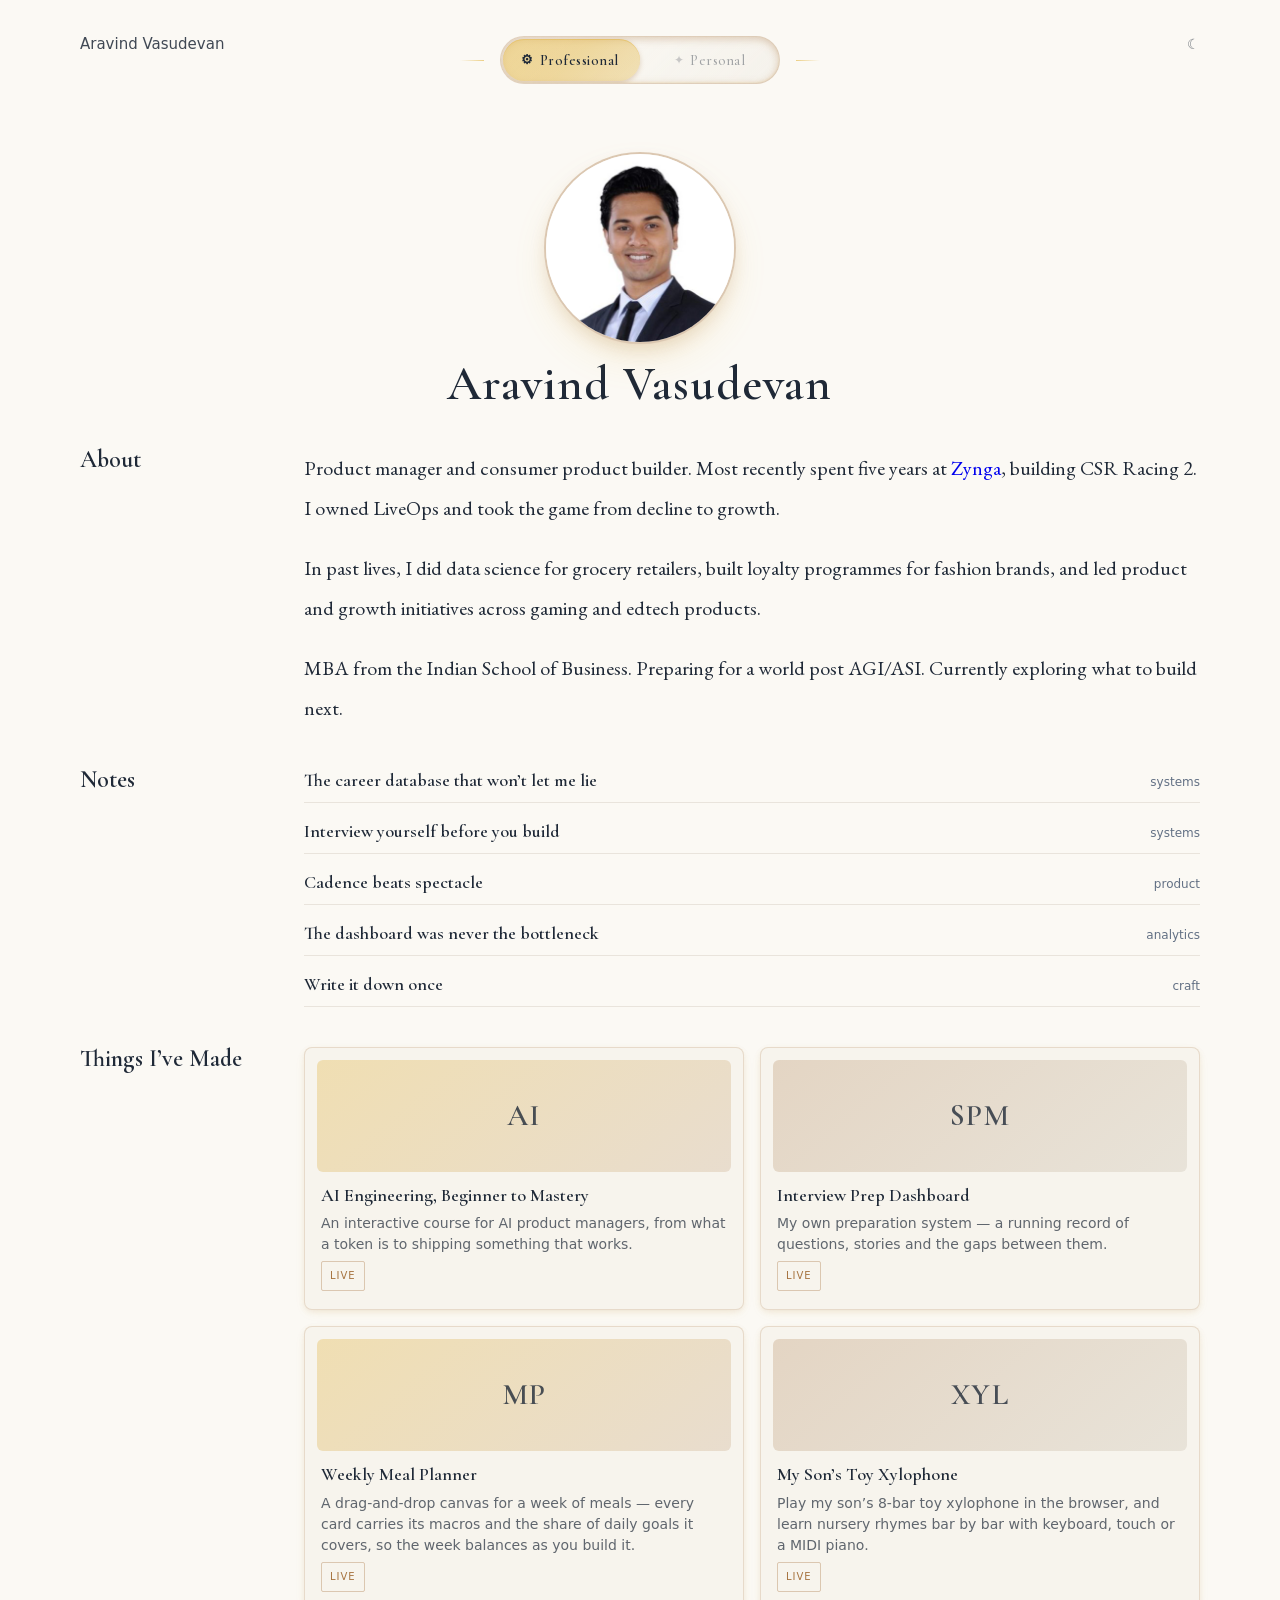
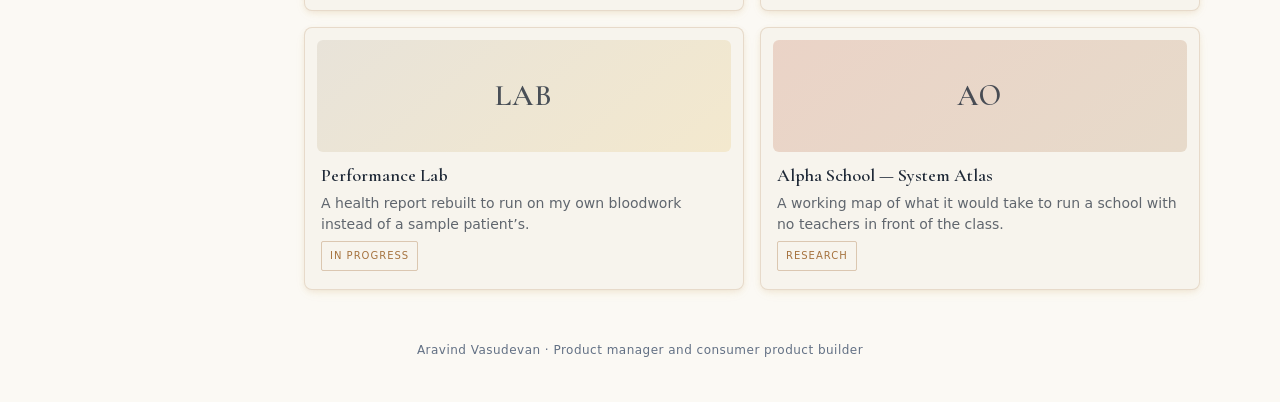
==== commit d0ccd20e: "Sync with live site: xylophone page, menu planner, career database - Add /xylophone/ (My Son's Toy X" ====
--- a/index.html
+++ b/index.html
@@ -48,7 +48,7 @@
 <link rel="preload" as="font" type="font/woff2" href="/fonts/cormorant-garamond-normal.woff2?v=14" crossorigin>
 <link rel="preload" as="image" href="/profile-384.jpg?v=14" fetchpriority="high">
 <link rel="stylesheet" href="/fonts.css?v=14">
-<link rel="stylesheet" href="/styles.css?v=14">
+<link rel="stylesheet" href="/styles.css?v=15">
 </head>
 
 <body>
@@ -170,6 +170,14 @@
       <div class="row__label"><h2>Notes</h2></div>
       <div class="row__body">
         <ul class="posts">
+          <li><a class="post" href="/career-database/">
+            <span class="post__title">The career database that won&rsquo;t let me lie</span>
+            <span class="post__note">systems</span>
+          </a></li>
+          <li><a class="post" href="/notes/household-operating-system.html">
+            <span class="post__title">Interview yourself before you build</span>
+            <span class="post__note">systems</span>
+          </a></li>
           <li><a class="post" href="#notes-cadence">
             <span class="post__title">Cadence beats spectacle</span>
             <span class="post__note">product</span>
@@ -227,6 +235,24 @@
             <span class="card__body">
               <span class="card__title">Interview Prep Dashboard</span>
               <span class="card__desc">My own preparation system &mdash; a running record of questions, stories and the gaps between them.</span>
+              <span class="card__tag">Live</span>
+            </span>
+          </a>
+
+          <a class="card" href="/menu-planner/" rel="noopener">
+            <span class="card__art card__art--a"><span class="card__glyph">MP</span></span>
+            <span class="card__body">
+              <span class="card__title">Weekly Meal Planner</span>
+              <span class="card__desc">A drag-and-drop canvas for a week of meals &mdash; every card carries its macros and the share of daily goals it covers, so the week balances as you build it.</span>
+              <span class="card__tag">Live</span>
+            </span>
+          </a>
+
+          <a class="card" href="/xylophone/" rel="noopener">
+            <span class="card__art card__art--b"><span class="card__glyph">XYL</span></span>
+            <span class="card__body">
+              <span class="card__title">My Son&rsquo;s Toy Xylophone</span>
+              <span class="card__desc">Play my son&rsquo;s 8-bar toy xylophone in the browser, and learn nursery rhymes bar by bar with keyboard, touch or a MIDI piano.</span>
               <span class="card__tag">Live</span>
             </span>
           </a>
@@ -274,6 +300,6 @@
 
 </main>
 
-<script src="/script.js?v=14" defer></script>
+<script src="/script.js?v=15" defer></script>
 </body>
 </html>
--- a/styles.css
+++ b/styles.css
@@ -533,70 +533,3 @@
      transform entirely would make the mirrored back unreachable. */
   .flip:hover:not(.is-flipped) { transform: none; }
 }
-
-/* ==========================================================
-   ▼▼▼  PLACEHOLDER STAMP — TEMPORARY, REMOVE THIS BLOCK  ▼▼▼
-
-   To take the stamp off the site: delete everything between the
-   PLACEHOLDER STAMP markers below, including these comment lines.
-   There is no HTML, no script and no token elsewhere in the
-   codebase, so that single deletion is the entire removal.
-
-   Drawn as a ::before on <body> so it needs no markup. The rule is a
-   real border on a translate(-50%,-50%) box, which is what makes it
-   hug the word instead of spanning the viewport. It is
-   pointer-transparent, so it never blocks the toggle, the links or
-   the coin-flip card.
-
-   Replaces the earlier lowercase "work in progress" watermark; two
-   diagonal stamps would collide, so this is a swap, not an addition.
-   ========================================================== */
-
-body::before {
-  content: "PLACEHOLDER";
-  position: fixed;
-  top: 50%;
-  left: 50%;
-  z-index: 90;
-
-  /* The border hugs the glyphs; padding is the gap inside the rule. */
-  padding: .34em .5em;
-  border: 5px solid hsl(2 72% 46% / .6);
-  border-radius: 2px;
-
-  font-family: "EB Garamond Variable", "EB Garamond", Georgia, serif;
-  font-weight: 700;
-  /* PLACEHOLDER is 11 wide capitals, so it needs ~9.1px of box per 1px
-     of font-size. min(9vw, 13vh) is the largest size whose ROTATED box
-     clears both axes: 11vw overflowed the height on short viewports. */
-  font-size: min(9vw, 13vh);
-  line-height: 1;
-  letter-spacing: .04em;
-  white-space: nowrap;
-
-  color: hsl(2 72% 46% / .85);
-
-  transform: translate(-50%, -50%) rotate(-24deg);
-  pointer-events: none;
-  user-select: none;
-  -webkit-user-select: none;
-}
-
-:root[data-theme="dark"] body::before {
-  color: hsl(2 80% 62% / .85);
-  border-color: hsl(2 80% 62% / .6);
-}
-
-/* Phones get a steeper angle so the word still spans corner to corner. */
-@media (max-width: 640px) {
-  body::before {
-    transform: translate(-50%, -50%) rotate(-34deg);
-    letter-spacing: .03em;
-    padding: .3em .38em;
-    border-width: 3px;
-  }
-}
-
-/* ==========================================================
-   ▲▲▲  END PLACEHOLDER STAMP — nothing below belongs to it  ▲▲▲
-   ========================================================== */
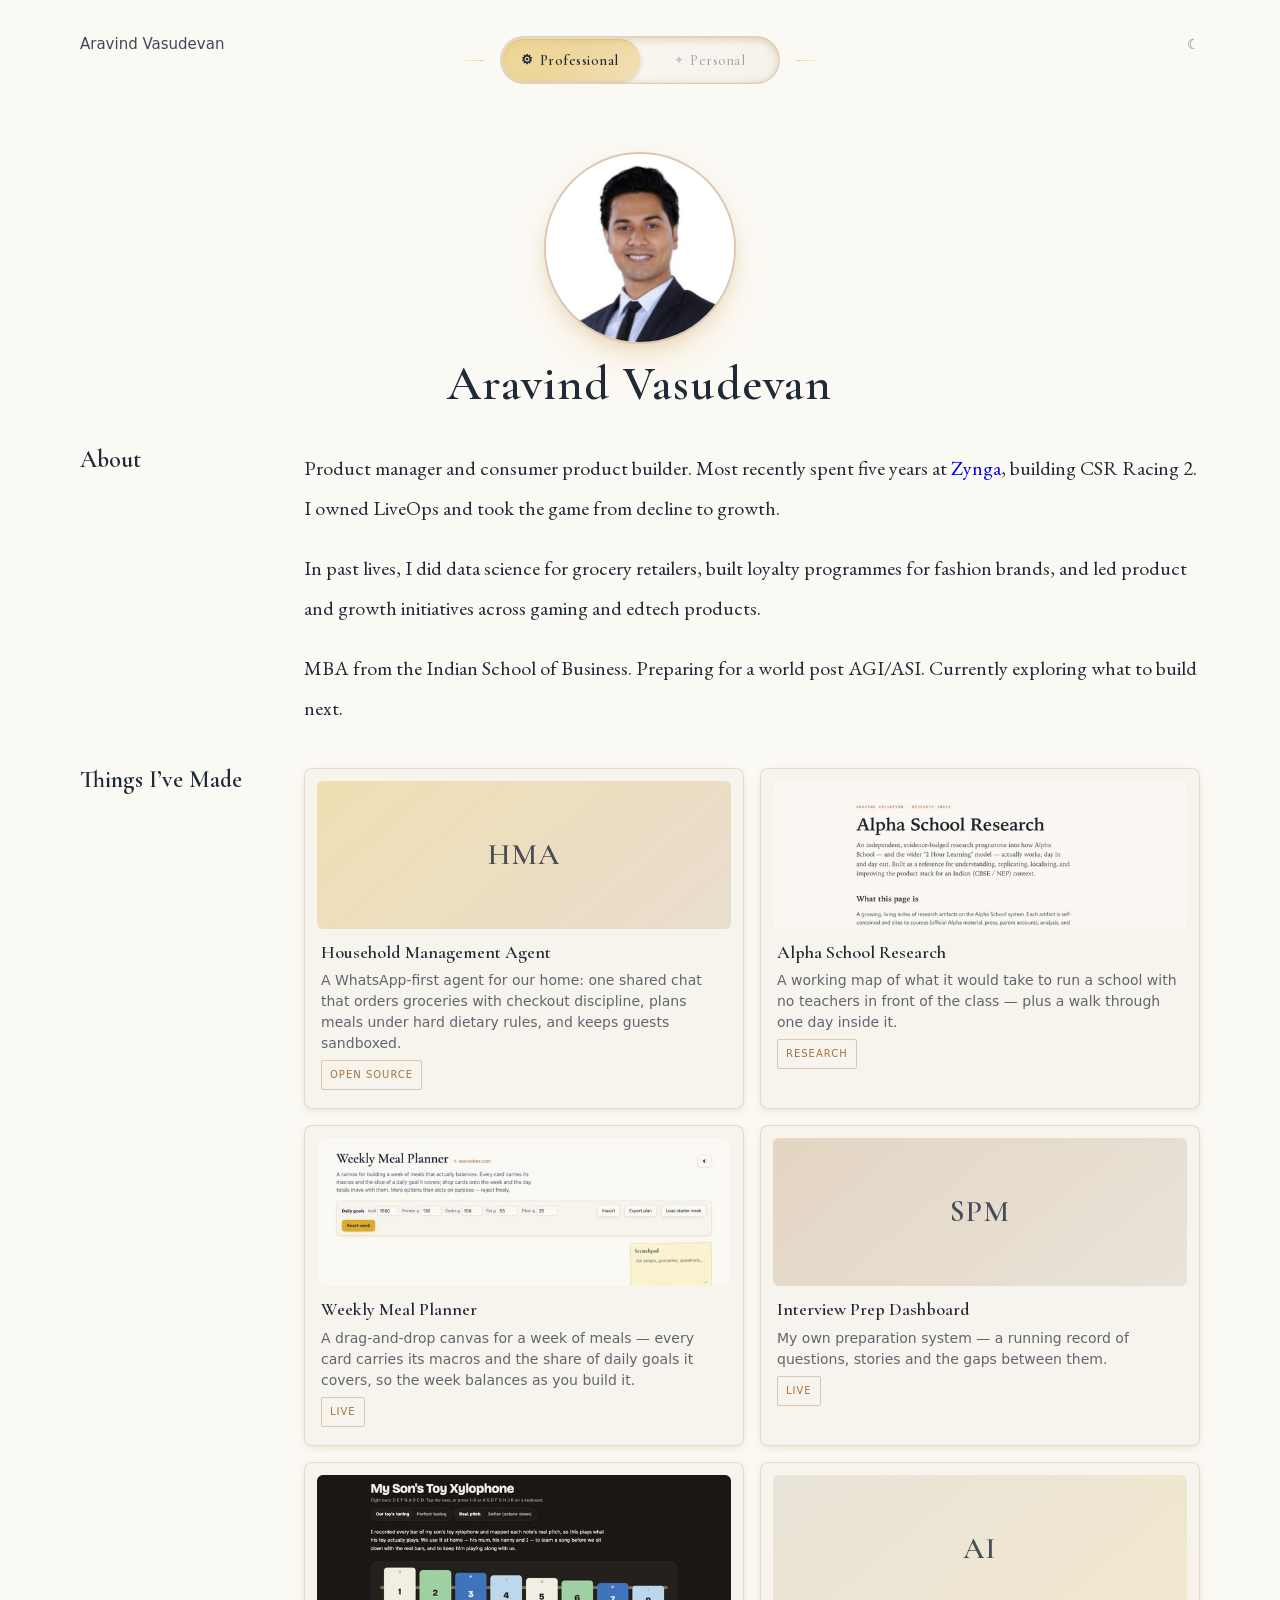
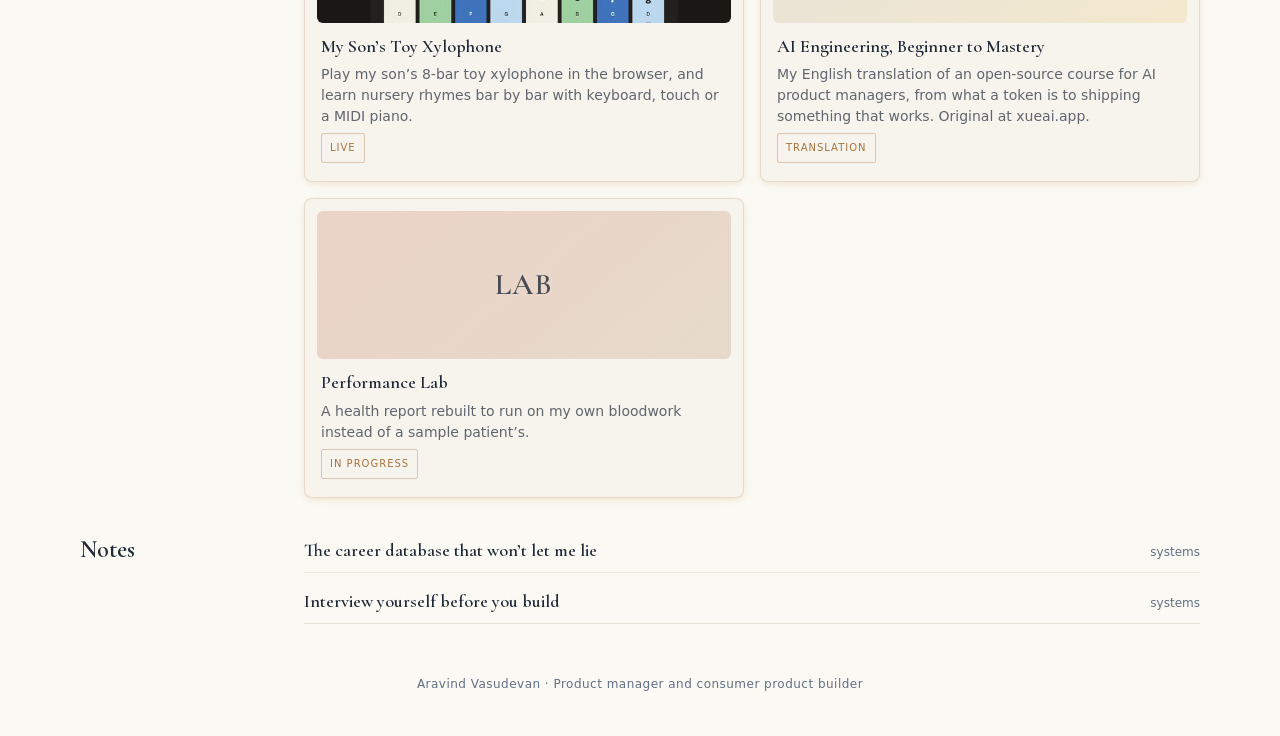
==== commit a9bb0555: "Put the work first: Things I've Made leads, screenshot cards, new projects, drop unwritten notes" ====
--- a/index.html
+++ b/index.html
@@ -48,7 +48,7 @@
 <link rel="preload" as="font" type="font/woff2" href="/fonts/cormorant-garamond-normal.woff2?v=14" crossorigin>
 <link rel="preload" as="image" href="/profile-384.jpg?v=14" fetchpriority="high">
 <link rel="stylesheet" href="/fonts.css?v=14">
-<link rel="stylesheet" href="/styles.css?v=15">
+<link rel="stylesheet" href="/styles.css?v=16">
 </head>
 
 <body>
@@ -165,117 +165,131 @@
       </div>
     </section>
 
-    <!-- ---------- posts: professional ---------- -->
+    <!-- ---------- made: professional ----------
+         Shown first: the work is the point of the page.
+         data-room on each card = its room in the planned isometric diorama. -->
+    <section class="row row--cards" data-mode="professional">
+      <div class="row__label"><h2>Things I&rsquo;ve Made</h2></div>
+      <div class="row__body">
+        <div class="cards">
+          <a class="card" href="https://github.com/aravind-vas/household-management-agent" rel="noopener" data-room="kitchen">
+            <span class="card__art card__art--a"><span class="card__glyph">HMA</span></span>
+            <span class="card__body">
+              <span class="card__title">Household Management Agent</span>
+              <span class="card__desc">A WhatsApp-first agent for our home: one shared chat that orders groceries with checkout discipline, plans meals under hard dietary rules, and keeps guests sandboxed.</span>
+              <span class="card__tag">Open source</span>
+            </span>
+          </a>
+          <a class="card" href="https://schools.aravindvas.com" rel="noopener" data-room="study">
+            <span class="card__art card__art--shot"><img src="/thumbs/schools.jpg?v=16" width="640" height="360" alt="Alpha School Research index page" loading="lazy" decoding="async"></span>
+            <span class="card__body">
+              <span class="card__title">Alpha School Research</span>
+              <span class="card__desc">A working map of what it would take to run a school with no teachers in front of the class &mdash; plus a walk through one day inside it.</span>
+              <span class="card__tag">Research</span>
+            </span>
+          </a>
+          <a class="card" href="/menu-planner/" rel="noopener" data-room="kitchen">
+            <span class="card__art card__art--shot"><img src="/thumbs/menu.jpg?v=16" width="640" height="360" alt="Weekly Meal Planner canvas" loading="lazy" decoding="async"></span>
+            <span class="card__body">
+              <span class="card__title">Weekly Meal Planner</span>
+              <span class="card__desc">A drag-and-drop canvas for a week of meals &mdash; every card carries its macros and the share of daily goals it covers, so the week balances as you build it.</span>
+              <span class="card__tag">Live</span>
+            </span>
+          </a>
+          <a class="card" href="https://prep.aravindvas.com" rel="noopener" data-room="study">
+            <span class="card__art card__art--b"><span class="card__glyph">SPM</span></span>
+            <span class="card__body">
+              <span class="card__title">Interview Prep Dashboard</span>
+              <span class="card__desc">My own preparation system &mdash; a running record of questions, stories and the gaps between them.</span>
+              <span class="card__tag">Live</span>
+            </span>
+          </a>
+          <a class="card" href="/xylophone/" rel="noopener" data-room="living">
+            <span class="card__art card__art--shot"><img src="/thumbs/xylophone.jpg?v=16" width="640" height="360" alt="Rainbow toy xylophone in the browser" loading="lazy" decoding="async"></span>
+            <span class="card__body">
+              <span class="card__title">My Son&rsquo;s Toy Xylophone</span>
+              <span class="card__desc">Play my son&rsquo;s 8-bar toy xylophone in the browser, and learn nursery rhymes bar by bar with keyboard, touch or a MIDI piano.</span>
+              <span class="card__tag">Live</span>
+            </span>
+          </a>
+          <a class="card" href="https://github.com/aravind-vas/learn-ai-xeuai" rel="noopener" data-room="study">
+            <span class="card__art card__art--c"><span class="card__glyph">AI</span></span>
+            <span class="card__body">
+              <span class="card__title">AI Engineering, Beginner to Mastery</span>
+              <span class="card__desc">My English translation of an open-source course for AI product managers, from what a token is to shipping something that works. Original at xueai.app.</span>
+              <span class="card__tag">Translation</span>
+            </span>
+          </a>
+          <div class="card card--static" data-room="kitchen">
+            <span class="card__art card__art--d"><span class="card__glyph">LAB</span></span>
+            <span class="card__body">
+              <span class="card__title">Performance Lab</span>
+              <span class="card__desc">A health report rebuilt to run on my own bloodwork instead of a sample patient&rsquo;s.</span>
+              <span class="card__tag">In progress</span>
+            </span>
+          </div>
+        </div>
+      </div>
+    </section>
+
+    <!-- ---------- made: personal ----------
+         Shown first: the work is the point of the page.
+         data-room on each card = its room in the planned isometric diorama. -->
+    <section class="row row--cards" data-mode="personal">
+      <div class="row__label"><h2>Things I&rsquo;ve Made</h2></div>
+      <div class="row__body">
+        <div class="cards">
+          <a class="card" href="/xylophone/" rel="noopener" data-room="living">
+            <span class="card__art card__art--shot"><img src="/thumbs/xylophone.jpg?v=16" width="640" height="360" alt="Rainbow toy xylophone in the browser" loading="lazy" decoding="async"></span>
+            <span class="card__body">
+              <span class="card__title">My Son&rsquo;s Toy Xylophone</span>
+              <span class="card__desc">Play my son&rsquo;s 8-bar toy xylophone in the browser, and learn nursery rhymes bar by bar with keyboard, touch or a MIDI piano.</span>
+              <span class="card__tag">Live</span>
+            </span>
+          </a>
+          <a class="card" href="/telegraph-road/" rel="noopener" data-room="living">
+            <span class="card__art card__art--shot"><img src="/thumbs/telegraph.jpg?v=16" width="640" height="360" alt="Telegraph Road guided listen page" loading="lazy" decoding="async"></span>
+            <span class="card__body">
+              <span class="card__title">Telegraph Road, a guided first listen</span>
+              <span class="card__desc">Fourteen minutes of Dire Straits with a follow-along clock: what to listen for, section by section, before and while you press play.</span>
+              <span class="card__tag">Live</span>
+            </span>
+          </a>
+          <a class="card" href="https://schools.aravindvas.com/day-inside.html" rel="noopener" data-room="living">
+            <span class="card__art card__art--shot"><img src="/thumbs/schools.jpg?v=16" width="640" height="360" alt="Alpha School research page" loading="lazy" decoding="async"></span>
+            <span class="card__body">
+              <span class="card__title">A day inside Alpha School</span>
+              <span class="card__desc">Part of building the education I want my kid to have: what a single school day looks like when software does the teaching.</span>
+              <span class="card__tag">Research</span>
+            </span>
+          </a>
+          <a class="card" href="/menu-planner/" rel="noopener" data-room="kitchen">
+            <span class="card__art card__art--shot"><img src="/thumbs/menu.jpg?v=16" width="640" height="360" alt="Weekly Meal Planner canvas" loading="lazy" decoding="async"></span>
+            <span class="card__body">
+              <span class="card__title">Weekly Meal Planner</span>
+              <span class="card__desc">A drag-and-drop canvas for a week of meals, so the family&rsquo;s week balances as you build it.</span>
+              <span class="card__tag">Live</span>
+            </span>
+          </a>
+        </div>
+      </div>
+    </section>
+
+    <!-- ---------- notes: professional ----------
+         Only notes with a written page behind them are listed. -->
     <section class="row" data-mode="professional">
       <div class="row__label"><h2>Notes</h2></div>
       <div class="row__body">
         <ul class="posts">
-          <li><a class="post" href="/career-database/">
+          <li><a class="post" href="/career-database/" data-room="study">
             <span class="post__title">The career database that won&rsquo;t let me lie</span>
             <span class="post__note">systems</span>
           </a></li>
-          <li><a class="post" href="/notes/household-operating-system.html">
+          <li><a class="post" href="/notes/household-operating-system.html" data-room="kitchen">
             <span class="post__title">Interview yourself before you build</span>
             <span class="post__note">systems</span>
           </a></li>
-          <li><a class="post" href="#notes-cadence">
-            <span class="post__title">Cadence beats spectacle</span>
-            <span class="post__note">product</span>
-          </a></li>
-          <li><a class="post" href="#notes-dashboard">
-            <span class="post__title">The dashboard was never the bottleneck</span>
-            <span class="post__note">analytics</span>
-          </a></li>
-          <li><a class="post" href="#notes-write-once">
-            <span class="post__title">Write it down once</span>
-            <span class="post__note">craft</span>
-          </a></li>
         </ul>
-      </div>
-    </section>
-
-    <!-- ---------- posts: personal ---------- -->
-    <section class="row" data-mode="personal">
-      <div class="row__label"><h2>Notes</h2></div>
-      <div class="row__body">
-        <ul class="posts">
-          <li><a class="post" href="#notes-quizzes">
-            <span class="post__title">Designing a quiz that a room actually wants to play</span>
-            <span class="post__note">quizzes</span>
-          </a></li>
-          <li><a class="post" href="#notes-weddings">
-            <span class="post__title">Emceeing a wedding as a product problem</span>
-            <span class="post__note">weddings</span>
-          </a></li>
-          <li><a class="post" href="#notes-education">
-            <span class="post__title">Building the education I want for my kid</span>
-            <span class="post__note">parenting</span>
-          </a></li>
-        </ul>
-      </div>
-    </section>
-
-    <!-- ---------- made: professional ---------- -->
-    <section class="row row--cards" data-mode="professional">
-      <div class="row__label"><h2>Things I&rsquo;ve Made</h2></div>
-      <div class="row__body">
-        <div class="cards">
-
-          <a class="card" href="https://xueai.app" rel="noopener">
-            <span class="card__art card__art--a"><span class="card__glyph">AI</span></span>
-            <span class="card__body">
-              <span class="card__title">AI Engineering, Beginner to Mastery</span>
-              <span class="card__desc">An interactive course for AI product managers, from what a token is to shipping something that works.</span>
-              <span class="card__tag">Live</span>
-            </span>
-          </a>
-
-          <a class="card" href="https://prep.aravindvas.com" rel="noopener">
-            <span class="card__art card__art--b"><span class="card__glyph">SPM</span></span>
-            <span class="card__body">
-              <span class="card__title">Interview Prep Dashboard</span>
-              <span class="card__desc">My own preparation system &mdash; a running record of questions, stories and the gaps between them.</span>
-              <span class="card__tag">Live</span>
-            </span>
-          </a>
-
-          <a class="card" href="/menu-planner/" rel="noopener">
-            <span class="card__art card__art--a"><span class="card__glyph">MP</span></span>
-            <span class="card__body">
-              <span class="card__title">Weekly Meal Planner</span>
-              <span class="card__desc">A drag-and-drop canvas for a week of meals &mdash; every card carries its macros and the share of daily goals it covers, so the week balances as you build it.</span>
-              <span class="card__tag">Live</span>
-            </span>
-          </a>
-
-          <a class="card" href="/xylophone/" rel="noopener">
-            <span class="card__art card__art--b"><span class="card__glyph">XYL</span></span>
-            <span class="card__body">
-              <span class="card__title">My Son&rsquo;s Toy Xylophone</span>
-              <span class="card__desc">Play my son&rsquo;s 8-bar toy xylophone in the browser, and learn nursery rhymes bar by bar with keyboard, touch or a MIDI piano.</span>
-              <span class="card__tag">Live</span>
-            </span>
-          </a>
-
-          <div class="card card--static">
-            <span class="card__art card__art--c"><span class="card__glyph">LAB</span></span>
-            <span class="card__body">
-              <span class="card__title">Performance Lab</span>
-              <span class="card__desc">A health report rebuilt to run on my own bloodwork instead of a sample patient&rsquo;s.</span>
-              <span class="card__tag">In progress</span>
-            </span>
-          </div>
-
-          <div class="card card--static">
-            <span class="card__art card__art--d"><span class="card__glyph">AO</span></span>
-            <span class="card__body">
-              <span class="card__title">Alpha School &mdash; System Atlas</span>
-              <span class="card__desc">A working map of what it would take to run a school with no teachers in front of the class.</span>
-              <span class="card__tag">Research</span>
-            </span>
-          </div>
-
-        </div>
       </div>
     </section>
 
--- a/styles.css
+++ b/styles.css
@@ -433,7 +433,7 @@
 
 .card__art {
   display: grid; place-items: center;
-  height: 112px;
+  height: 148px;
   border-radius: 6px;
 }
 .card__glyph {
@@ -445,6 +445,11 @@
 .card__art--b { background: linear-gradient(140deg, hsl(var(--bronze) / .24), hsl(var(--muted))); }
 .card__art--c { background: linear-gradient(140deg, hsl(var(--muted)), hsl(var(--gold) / .16)); }
 .card__art--d { background: linear-gradient(140deg, hsl(var(--burnt-sienna) / .2), hsl(var(--bronze) / .2)); }
+/* screenshot thumbnails: same box as the glyph art, cropped from the top */
+.card__art--shot { display: block; overflow: hidden; background: hsl(var(--muted)); box-shadow: inset 0 0 0 1px hsl(var(--border)); }
+.card__art--shot img { display: block; width: 100%; height: 100%; object-fit: cover; object-position: top center; transition: transform .4s ease; }
+a.card:hover .card__art--shot img { transform: scale(1.04); }
+@media (prefers-reduced-motion: reduce) { a.card:hover .card__art--shot img { transform: none; } }
 
 .card__body { display: flex; flex-direction: column; gap: 6px; padding: 0 4px 6px; }
 .card__title {
